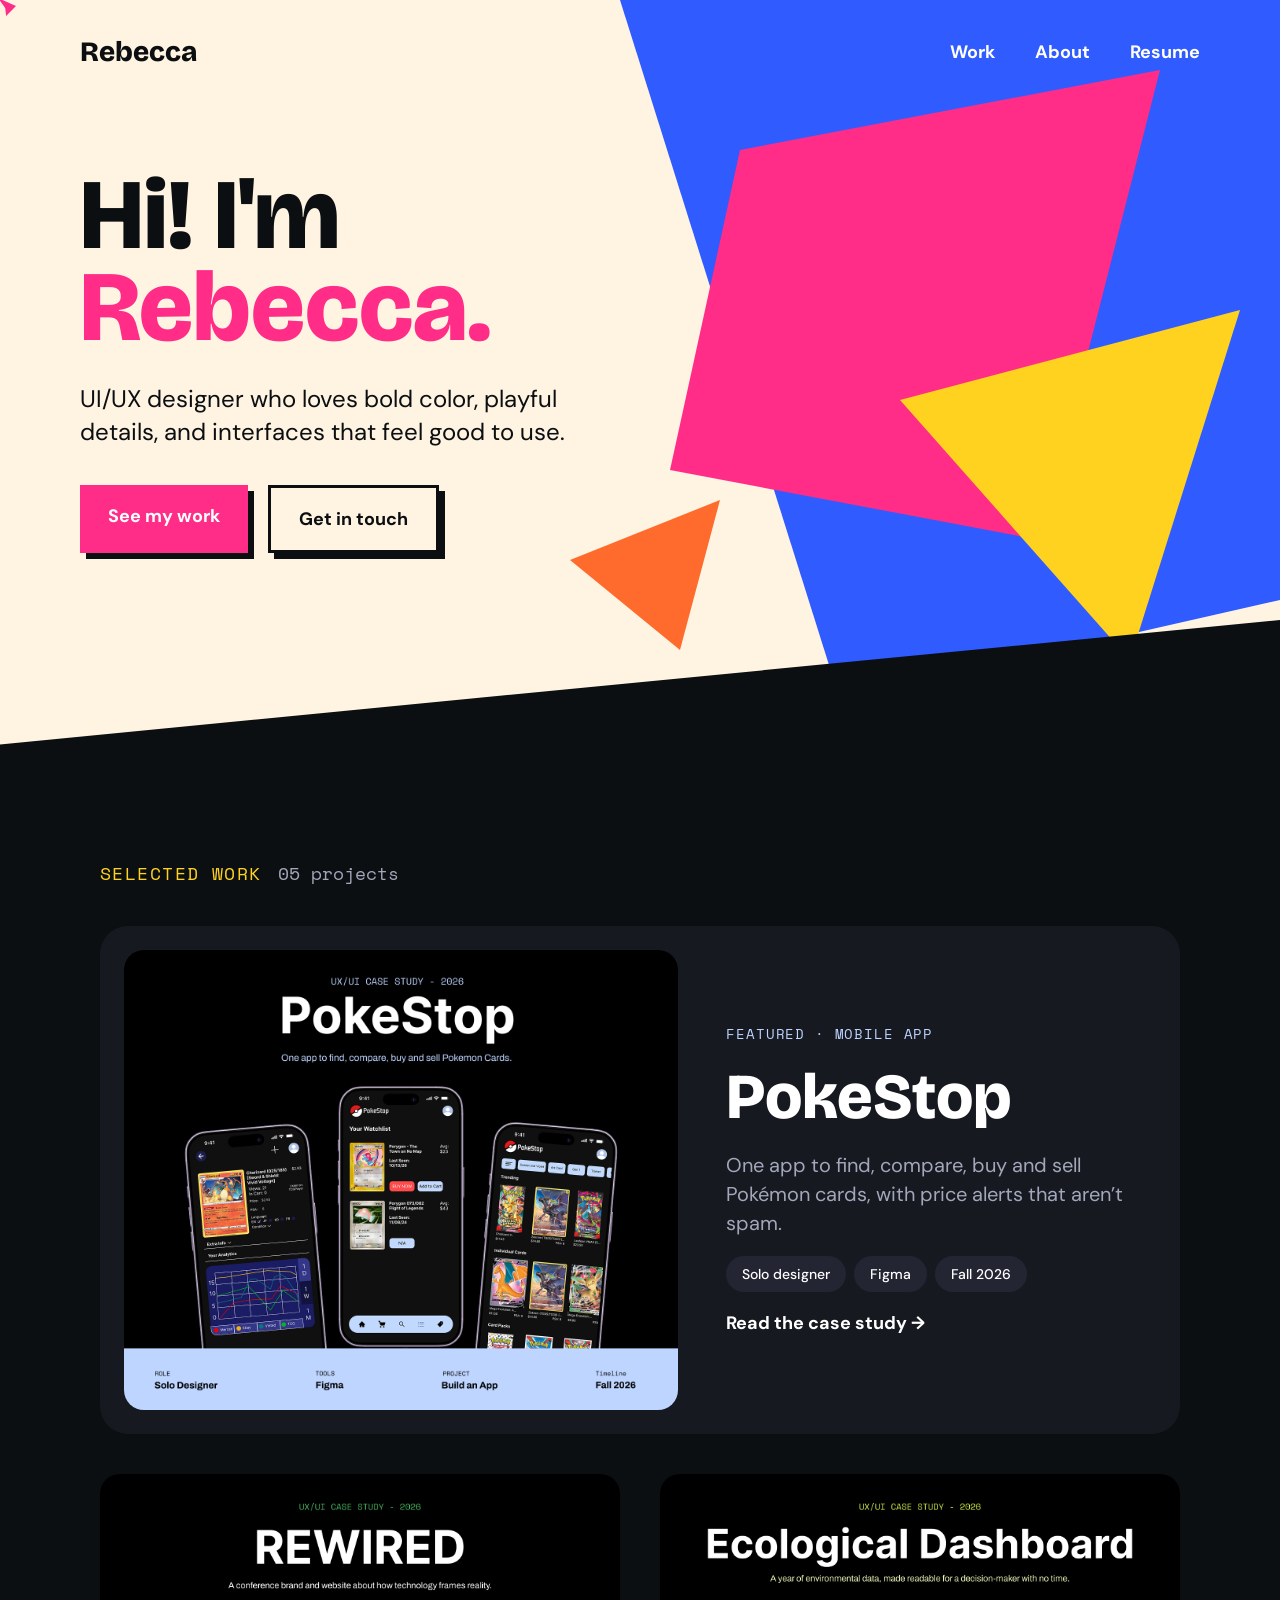
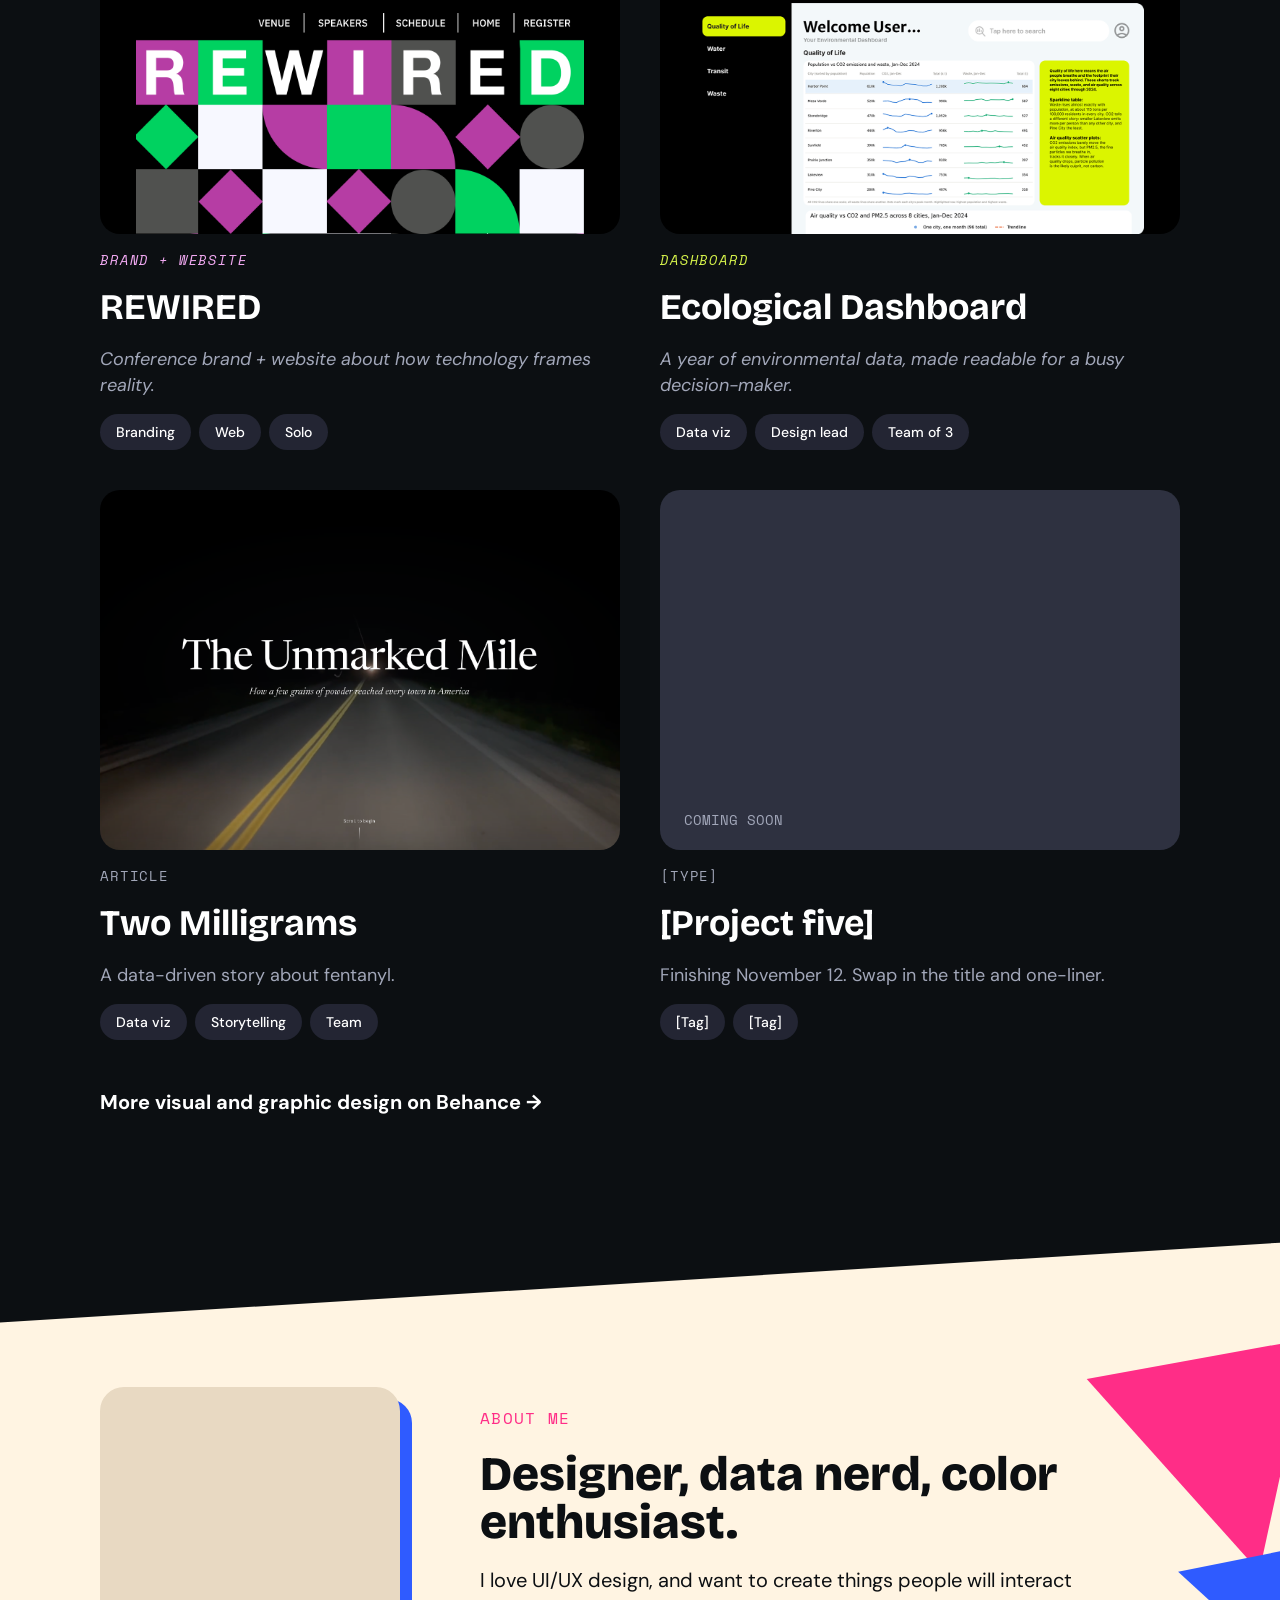
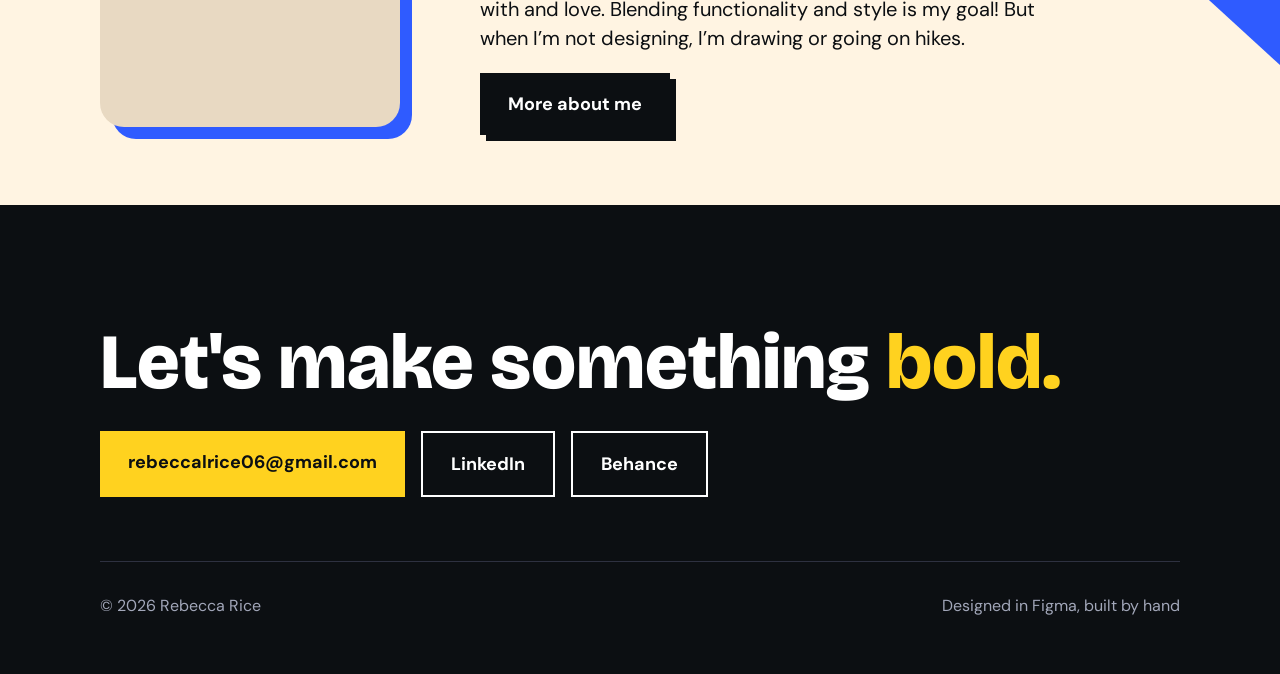
==== index.html @ 3bd58377 "Initial portfolio site: home, about, case study pages Co-Authored-By: Claude Sonnet 5.5 <noreply@ant" ====
<!doctype html>
<html lang="en">
<head>
  <meta charset="utf-8">
  <meta name="viewport" content="width=device-width, initial-scale=1">
  <title>Rebecca Rice | UX/UI Designer</title>
  <meta name="description" content="Rebecca Rice is an Interaction Design student at KU looking for UX/UI internships. Bold color, playful details, and interfaces that feel good to use.">
  <meta property="og:title" content="Rebecca Rice | UX/UI Designer">
  <meta property="og:description" content="Selected UX/UI, data viz and brand work from an Interaction Design student at KU.">
  <link rel="preconnect" href="https://fonts.googleapis.com">
  <link rel="preconnect" href="https://fonts.gstatic.com" crossorigin>
  <link href="https://fonts.googleapis.com/css2?family=Bricolage+Grotesque:opsz,wght@12..96,700;12..96,800&family=DM+Sans:ital,opsz,wght@0,9..40,400;0,9..40,500;0,9..40,700;1,9..40,400;1,9..40,500&family=Space+Mono:ital@0;1&display=swap" rel="stylesheet">
  <link rel="stylesheet" href="css/styles.css">
</head>
<body>
  <a class="skip-link" href="#work">Skip to work</a>

  <header class="hero">
    <img class="hero__shapes" src="assets/img/hero-shapes.svg" alt="">
    <nav class="nav" aria-label="Main">
      <a class="logo" href="index.html">Rebecca</a>
      <button class="nav__toggle" aria-label="Menu" aria-expanded="false"><span></span><span></span><span></span></button>
      <div class="nav__links">
        <a href="#work">Work</a>
        <a href="about.html">About</a>
        <a href="assets/Rebecca-Rice-Resume.pdf">Resume</a>
        <a href="#contact" class="nav__contact-mobile">Contact</a>
      </div>
    </nav>
    <div class="hero__inner">
      <h1>Hi! I'm <span>Rebecca.</span></h1>
      <p>UI/UX designer who loves bold color, playful details, and interfaces that feel good to use.</p>
      <div class="hero__buttons">
        <a class="btn" href="#work">See my work</a>
        <a class="btn btn--outline" href="#contact">Get in touch</a>
      </div>
    </div>
  </header>

  <main id="work" class="work">
    <div class="section-head"><strong>SELECTED WORK</strong><span>05 projects</span></div>

    <a class="featured reveal" href="work/pokestop.html" data-view>
      <div class="featured__thumb thumb"><img src="assets/img/thumb-pokestop.png" alt="PokeStop case study cover: three phone screens of a Pokémon card marketplace app"></div>
      <div class="featured__text">
        <p class="eyebrow" style="color: var(--ice)">Featured · Mobile app</p>
        <h2>PokeStop</h2>
        <p class="desc">One app to find, compare, buy and sell Pokémon cards, with price alerts that aren’t spam.</p>
        <ul class="tags"><li>Solo designer</li><li>Figma</li><li>Fall 2026</li></ul>
        <span class="link-strong">Read the case study →</span>
      </div>
    </a>

    <div class="grid">
      <a class="card card--rewired reveal" href="work/rewired.html" data-view>
        <div class="thumb"><img src="assets/img/thumb-rewired.png" alt="REWIRED conference brand and website cover"></div>
        <p class="eyebrow" style="color: var(--lilac); font-style: italic">Brand + website</p>
        <h3>REWIRED</h3>
        <p class="desc"><em>Conference brand + website about how technology frames reality.</em></p>
        <ul class="tags"><li>Branding</li><li>Web</li><li>Solo</li></ul>
      </a>
      <a class="card card--dash reveal" href="work/ecological-dashboard.html" data-view>
        <div class="thumb"><img src="assets/img/thumb-dashboard.png" alt="Ecological Dashboard cover showing a data table with trend lines"></div>
        <p class="eyebrow" style="color: var(--lime); font-style: italic">Dashboard</p>
        <h3>Ecological Dashboard</h3>
        <p class="desc"><em>A year of environmental data, made readable for a busy decision-maker.</em></p>
        <ul class="tags"><li>Data viz</li><li>Design lead</li><li>Team of 3</li></ul>
      </a>
    </div>

    <div class="grid">
      <a class="card card--two reveal" href="work/two-milligrams.html" data-view>
        <div class="thumb"><img src="assets/img/thumb-two-milligrams.png" alt="Two Milligrams article cover: a road at night with the title The Unmarked Mile"></div>
        <p class="eyebrow" style="color: var(--muted)">Article</p>
        <h3>Two Milligrams</h3>
        <p class="desc">A data-driven story about fentanyl.</p>
        <ul class="tags"><li>Data viz</li><li>Storytelling</li><li>Team</li></ul>
      </a>
      <div class="card card--soon reveal">
        <div class="thumb"><span>COMING SOON</span></div>
        <p class="eyebrow" style="color: var(--muted)">[Type]</p>
        <h3>[Project five]</h3>
        <p class="desc">Finishing November 12. Swap in the title and one-liner.</p>
        <ul class="tags"><li>[Tag]</li><li>[Tag]</li></ul>
      </div>
    </div>

    <a class="behance" href="https://www.behance.net/" rel="noopener">More visual and graphic design on Behance →</a>
  </main>

  <section class="about-strip" aria-labelledby="about-title">
    <img class="about-strip__shapes" src="assets/img/about-shapes.svg" alt="">
    <div class="about-strip__inner">
      <div class="photo"><!-- Swap in: <img src="assets/img/rebecca.jpg" alt="Rebecca Rice"> --></div>
      <div class="about-strip__text">
        <p class="eyebrow">About me</p>
        <h2 id="about-title">Designer, data nerd, color enthusiast.</h2>
        <p>I love UI/UX design, and want to create things people will interact with and love. Blending functionality and style is my goal! But when I’m not designing, I’m drawing or going on hikes.</p>
        <a class="btn btn--dark" href="about.html">More about me</a>
      </div>
    </div>
  </section>

  <footer class="footer" id="contact">
    <div class="footer__inner">
      <h2>Let's make something <span>bold.</span></h2>
      <div class="footer__links">
        <a class="btn btn--yellow" href="mailto:rebeccalrice06@gmail.com">rebeccalrice06@gmail.com</a>
        <a class="btn btn--ghost" href="https://www.linkedin.com/" rel="noopener">LinkedIn</a>
        <a class="btn btn--ghost" href="https://www.behance.net/" rel="noopener">Behance</a>
      </div>
      <hr>
      <div class="footer__bottom"><span>© 2026 Rebecca Rice</span><span>Designed in Figma, built by hand</span></div>
    </div>
  </footer>

  <script src="js/main.js"></script>
</body>
</html>
---- css/styles.css ----
/* ==========================================================
   Rebecca Rice portfolio: shared styles
   Tokens come straight from the Figma file (Site – Base Design)
   ========================================================== */

:root {
  /* Colors */
  --ink: #0c0f12;
  --cream: #fff4e2;
  --pink: #ff2d87;
  --blue: #2f5bff;
  --yellow: #ffd21f;
  --card: #171921;
  --chip: #232533;
  --muted: #a2a7b9;
  --line: #2e3140;
  --tan: #e8d9c2;
  --green: #4ab85e;
  --lilac: #f0a8f0;
  --lime: #d4f04a;
  --ice: #bed5ff;

  /* Type */
  --font-display: "Bricolage Grotesque", system-ui, sans-serif;
  --font-body: "DM Sans", system-ui, sans-serif;
  --font-mono: "Space Mono", ui-monospace, monospace;

  /* Layout */
  --gutter: 100px;
  --max: 1440px;
}

*, *::before, *::after { box-sizing: border-box; }

html { scroll-behavior: smooth; }

body {
  margin: 0;
  background: var(--ink);
  color: #fff;
  font-family: var(--font-body);
  font-size: 18px;
  line-height: 1.45;
  -webkit-font-smoothing: antialiased;
}

img { display: block; max-width: 100%; }
a { color: inherit; text-decoration: none; }

:focus-visible { outline: 3px solid var(--pink); outline-offset: 4px; }

.skip-link {
  position: absolute; left: 16px; top: -60px;
  background: var(--yellow); color: var(--ink);
  padding: 10px 16px; font-weight: 700; z-index: 100;
}
.skip-link:focus { top: 16px; }

/* ---------- Nav ---------- */
.nav {
  position: absolute; top: 0; left: 0; right: 0; z-index: 10;
  display: flex; justify-content: space-between; align-items: center;
  max-width: var(--max); margin: 0 auto;
  padding: 32px 80px;
}
.nav--solid { position: relative; }
.logo {
  font-family: var(--font-display); font-weight: 800; font-size: 28px;
  color: var(--ink);
}
.nav--solid .logo, .nav--dark .logo { color: #fff; }
.nav__links { display: flex; gap: 40px; font-weight: 700; }
.nav__links a { position: relative; padding: 4px 0; }
.nav__links a::after {
  content: ""; position: absolute; left: 0; bottom: 0; height: 3px; width: 100%;
  background: var(--pink); transform: scaleX(0); transform-origin: left;
  transition: transform .25s ease;
}
.nav__links a:hover::after,
.nav__links a[aria-current="page"]::after { transform: scaleX(1); }
.nav__contact-mobile { display: none; }
.hero .nav__links { color: #fff; }
.nav__toggle { display: none; background: none; border: 0; padding: 8px; cursor: pointer; }
.nav__toggle span { display: block; width: 28px; height: 3px; background: var(--ink); margin: 5px 0; }

/* ---------- Buttons ---------- */
.btn {
  display: inline-block; padding: 18px 28px; font-weight: 700; font-size: 18px;
  background: var(--pink); color: #fff;
  box-shadow: 6px 6px 0 var(--ink);
  transition: transform .15s ease, box-shadow .15s ease;
}
.btn:hover { transform: translate(3px, 3px); box-shadow: 3px 3px 0 var(--ink); }
.btn--outline { background: var(--cream); color: var(--ink); border: 3px solid var(--ink); }
.btn--dark { background: var(--ink); color: #fff; }
.btn--yellow { background: var(--yellow); color: var(--ink); }
.btn--ghost { background: var(--ink); color: #fff; border: 2px solid #fff; box-shadow: none; }
.btn--ghost:hover { background: #fff; color: var(--ink); transform: none; box-shadow: none; }

/* ---------- Hero ---------- */
.hero {
  position: relative; background: var(--cream); overflow: hidden;
  min-height: 820px;
}
.hero__shapes { position: absolute; inset: 0; width: 100%; height: 100%; object-fit: cover; object-position: right bottom; }
.hero__inner { position: relative; max-width: var(--max); margin: 0 auto; padding: 170px 80px 0; }
.hero h1 {
  font-family: var(--font-display); font-weight: 800; font-size: clamp(64px, 7.8vw, 112px);
  line-height: .92; margin: 0 0 28px; color: var(--ink); max-width: 660px;
}
.hero h1 span { color: var(--pink); display: block; }
.hero p { font-size: 24px; line-height: 1.4; color: var(--ink); max-width: 540px; margin: 0 0 36px; }
.hero__buttons { display: flex; gap: 20px; flex-wrap: wrap; }

/* ---------- Selected work ---------- */
.work { padding: 40px var(--gutter) 120px; max-width: var(--max); margin: 0 auto; }
.section-head {
  display: flex; gap: 16px; align-items: center; margin-bottom: 40px;
  font-family: var(--font-mono); font-size: 18px;
}
.section-head strong { color: var(--yellow); letter-spacing: .08em; font-weight: 400; }
.section-head span { color: var(--muted); }

.featured {
  display: flex; gap: 48px; align-items: center;
  background: var(--card); border-radius: 28px; padding: 24px 48px 24px 24px;
  margin-bottom: 40px;
}
.featured__thumb { flex: 0 0 700px; max-width: 55%; height: 460px; border-radius: 20px; overflow: hidden; }
.featured__text { display: flex; flex-direction: column; gap: 18px; align-items: flex-start; }
.featured h2 { font-family: var(--font-display); font-weight: 800; font-size: 64px; line-height: 1.1; margin: 0; }
.featured p.desc { color: var(--muted); font-size: 20px; margin: 0; max-width: 420px; }
.eyebrow { font-family: var(--font-mono); font-size: 14px; letter-spacing: .06em; text-transform: uppercase; margin: 0; }
.link-strong { font-weight: 700; }

.thumb { border-radius: 20px; overflow: hidden; }
.thumb img { width: 100%; height: 100%; object-fit: cover; object-position: top; transition: transform .5s ease; }
.card:hover .thumb img, .featured:hover .thumb img { transform: scale(1.03); }

.grid { display: grid; grid-template-columns: 1fr 1fr; gap: 40px; align-items: start; margin-bottom: 40px; }
.card { display: flex; flex-direction: column; gap: 16px; }
.card .thumb { height: 360px; transition: box-shadow .25s ease, transform .25s ease; }
.card:hover .thumb { transform: translate(-4px, -4px); }
.card--rewired:hover .thumb { box-shadow: 12px 12px 0 var(--green); }
.card--dash:hover .thumb { box-shadow: 12px 12px 0 var(--lime); }
.card--two:hover .thumb { box-shadow: 12px 12px 0 var(--yellow); }
.card h3 { font-family: var(--font-display); font-weight: 700; font-size: 36px; line-height: 1.2; margin: 0; }
.card p.desc { color: var(--muted); margin: 0; max-width: 560px; }
.card--soon .thumb { background: #2e3140; position: relative; }
.card--soon .thumb span { position: absolute; left: 24px; bottom: 20px; font-family: var(--font-mono); font-size: 14px; color: var(--muted); }

.tags { display: flex; gap: 8px; flex-wrap: wrap; list-style: none; margin: 0; padding: 0; }
.tags li { background: var(--chip); padding: 8px 16px; border-radius: 20px; font-size: 14px; font-weight: 500; }
.behance { display: inline-block; margin-top: 8px; font-weight: 700; font-size: 20px; }
.behance:hover, .link-strong:hover { color: var(--yellow); }

/* ---------- About strip (home) ---------- */
.about-strip { position: relative; min-height: 560px; overflow: hidden; background: var(--ink); }
.about-strip__shapes { position: absolute; inset: 0; width: 100%; height: 100%; object-fit: cover; }
.about-strip__inner {
  position: relative; max-width: var(--max); margin: 0 auto; padding: 150px var(--gutter) 70px;
  display: flex; gap: 80px; align-items: flex-start; color: var(--ink);
}
.photo {
  flex: 0 0 300px; height: 340px; border-radius: 24px; background: var(--tan);
  box-shadow: 12px 12px 0 var(--blue); overflow: hidden;
}
.photo img { width: 100%; height: 100%; object-fit: cover; }
.about-strip__text { display: flex; flex-direction: column; gap: 20px; align-items: flex-start; max-width: 620px; padding-top: 20px; }
.about-strip .eyebrow { color: var(--pink); font-size: 16px; letter-spacing: .08em; }
.about-strip h2 { font-family: var(--font-display); font-weight: 800; font-size: 48px; line-height: 1; margin: 0; }
.about-strip p { font-size: 20px; margin: 0; max-width: 600px; }

/* ---------- About page ---------- */
.nav--cream { background: var(--cream); }
.nav--cream .logo { color: var(--ink); }
.nav--cream .nav__links { color: var(--ink); }
.nav--cream .nav__links a::after { background: var(--pink); }
.nav--cream .nav__links a[aria-current="page"] { color: var(--pink); }
.about-hero { position: relative; background: var(--cream); overflow: hidden; min-height: 760px; color: var(--ink); }
.about-hero__shapes { position: absolute; inset: 0; width: 100%; height: 100%; object-fit: cover; object-position: right bottom; }
.about-hero__inner {
  position: relative; max-width: var(--max); margin: 0 auto; padding: 60px 80px 160px;
  display: flex; justify-content: space-between; gap: 48px; align-items: flex-start;
}
.about-hero__text { max-width: 760px; display: flex; flex-direction: column; gap: 24px; }
.about-hero .eyebrow { color: var(--pink); font-size: 16px; letter-spacing: .08em; }
.about-hero h1 { font-family: var(--font-display); font-weight: 800; font-size: clamp(52px, 6.1vw, 88px); line-height: .92; margin: 0; }
.about-hero h1 span { color: var(--pink); }
.about-hero p { font-size: 22px; max-width: 700px; margin: 0; }
.photo--tilt {
  flex: 0 0 420px; height: 480px; border-radius: 28px; background: var(--tan);
  box-shadow: 14px 14px 0 var(--pink); transform: rotate(3deg); margin-top: 0; margin-right: 24px;
}
.what { max-width: var(--max); margin: 0 auto; padding: 80px var(--gutter) 100px; display: flex; flex-direction: column; gap: 40px; }
.label { font-family: var(--font-mono); font-size: 18px; letter-spacing: .08em; color: var(--yellow); margin: 0 0 20px; font-weight: 400; text-transform: uppercase; }
.what__cards { display: grid; grid-template-columns: repeat(3, 1fr); gap: 20px; }
.what__card { background: var(--card); border-radius: 24px; padding: 36px 36px 40px; display: flex; flex-direction: column; gap: 14px; }
.what__card h3 { font-family: var(--font-display); font-weight: 700; font-size: 32px; margin: 0; line-height: 1.2; }
.what__card p { color: var(--muted); margin: 0; }
.diamond { width: 36px; height: 36px; transform: rotate(45deg); margin: 7px; background: var(--pink); }
.diamond--lime { background: var(--lime); }
.diamond--orchid { background: #b04499; }
.chips { display: flex; gap: 10px; flex-wrap: wrap; list-style: none; margin: 0; padding: 0; }
.chips li { background: var(--chip); padding: 10px 18px; border-radius: 22px; font-size: 16px; font-weight: 500; }
.outside p { font-family: var(--font-display); font-weight: 700; font-size: 32px; line-height: 1.2; margin: 0; max-width: 900px; }

/* ---------- Footer ---------- */
.footer { background: var(--ink); }
.footer__inner { max-width: var(--max); margin: 0 auto; padding: 120px var(--gutter) 56px; }
.footer h2 { font-family: var(--font-display); font-weight: 800; font-size: clamp(48px, 6.1vw, 88px); line-height: .95; margin: 0 0 32px; max-width: 1000px; }
.footer h2 span { color: var(--yellow); }
.footer__links { display: flex; gap: 16px; flex-wrap: wrap; margin-bottom: 64px; }
.footer hr { border: 0; height: 1px; background: var(--line); margin: 0 0 32px; }
.footer__bottom { display: flex; justify-content: space-between; gap: 16px; flex-wrap: wrap; color: var(--muted); font-size: 16px; }

/* ---------- Reveal on scroll ---------- */
.reveal { opacity: 0; transform: translateY(24px); transition: opacity .6s ease, transform .6s ease; }
.reveal.is-visible { opacity: 1; transform: none; }

/* ---------- Custom cursor (desktop with mouse only) ---------- */
.cursor { display: none; }
@media (hover: hover) and (pointer: fine) {
  body.has-cursor, body.has-cursor a, body.has-cursor button { cursor: none; }
  body.has-cursor input, body.has-cursor textarea { cursor: text; }
  .cursor {
    display: block; position: fixed; left: 0; top: 0; z-index: 999; pointer-events: none;
    width: 18px; height: 18px; margin: -2px 0 0 -2px;
    background: var(--pink); clip-path: polygon(0 0, 100% 45%, 45% 100%, 40% 55%);
    transition: width .2s ease, height .2s ease;
  }
  .cursor span { display: none; }
  .cursor.is-view {
    width: 72px; height: 72px; margin: -36px 0 0 -36px;
    background: var(--pink); clip-path: polygon(50% 0, 100% 50%, 50% 100%, 0 50%);
    display: grid; place-items: center;
  }
  .cursor.is-view span {
    display: block; font-family: var(--font-mono); font-size: 12px; font-weight: 700; color: #fff;
  }
}

/* ---------- Responsive ---------- */
@media (max-width: 1100px) {
  :root { --gutter: 48px; }
  .featured { flex-direction: column; padding: 24px; align-items: stretch; }
  .featured__thumb { flex: none; max-width: 100%; height: 360px; }
  .about-strip__inner { gap: 48px; }
}
@media (max-width: 800px) {
  :root { --gutter: 24px; }
  body { font-size: 16px; }
  .nav { padding: 24px; }
  .nav__toggle { display: block; position: relative; z-index: 30; }
  .nav__links {
    position: fixed; inset: 0; z-index: 20; background: var(--ink);
    flex-direction: column; justify-content: center; gap: 12px; padding: 24px;
    transform: translateY(-100%); visibility: hidden; transition: transform .35s ease, visibility .35s;
  }
  .nav__links a { font-family: var(--font-display); font-weight: 800; font-size: 56px; color: #fff; }
  .nav__contact-mobile { display: block; }
  .nav.is-open .nav__links { transform: none; visibility: visible; }
  .nav.is-open .nav__toggle span { background: #fff; }
  .hero { min-height: 760px; }
  .hero__shapes { object-position: 80% 0; }
  .hero__inner { padding: 330px 24px 0; }
  .hero h1 { font-size: 72px; }
  .hero p { font-size: 18px; }
  .hero__buttons { flex-direction: column; }
  .hero__buttons .btn { text-align: center; }
  .work { padding-bottom: 72px; }
  .grid { grid-template-columns: 1fr; gap: 40px; }
  .featured h2 { font-size: 40px; }
  .featured__thumb, .card .thumb { height: 220px; }
  .card h3 { font-size: 28px; }
  .about-strip__inner { flex-direction: column; padding-top: 56px; gap: 32px; }
  .photo { flex: none; width: 200px; height: 230px; }
  .about-strip h2 { font-size: 36px; }
  .about-strip p { font-size: 17px; }
  .footer__inner { padding-top: 72px; }
  .footer__links .btn { width: 100%; text-align: center; }
}
@media (max-width: 1100px) {
  .about-hero__inner { flex-direction: column-reverse; padding-bottom: 120px; }
  .photo--tilt { flex: none; width: 320px; height: 370px; margin: 0 0 16px 8px; }
  .what__cards { grid-template-columns: 1fr; }
}
@media (max-width: 800px) {
  .nav--cream .nav__links a { color: #fff; }
  .about-hero__inner { padding: 24px 24px 100px; }
  .about-hero p { font-size: 18px; }
  .photo--tilt { width: 240px; height: 280px; }
  .outside p { font-size: 24px; }
}
@media (prefers-reduced-motion: reduce) {
  html { scroll-behavior: auto; }
  *, *::before, *::after { transition: none !important; animation: none !important; }
  .reveal { opacity: 1; transform: none; }
}

/* ---------- Case study pages ---------- */
.back { max-width: var(--max); margin: 0 auto; padding: 24px var(--gutter) 0; }
.back a { font-weight: 700; }
.back a:hover { color: var(--pink); }
.case { max-width: 1040px; margin: 0 auto; padding: 56px 24px 96px; }
.case__body { width: 100%; max-width: 747px; margin: 0 auto; }
.case__body img { width: 100%; height: auto; }
.next { max-width: var(--max); margin: 0 auto; padding: 0 var(--gutter) 96px; }
.next__card {
  position: relative; overflow: hidden; display: block; min-height: 300px; padding: 64px;
  background: var(--next-bg, #b04499); border-radius: 28px; transition: transform .25s ease;
}
.next__card::after {
  content: ""; position: absolute; right: 0; bottom: 0; width: 40%; height: 85%;
  background: var(--next-accent, #4ab85e); clip-path: polygon(100% 0, 100% 100%, 0 100%);
}
.next__card:hover { transform: translateY(-4px); }
.next__card h2 { position: relative; z-index: 1; font-family: var(--font-display); font-weight: 800; font-size: clamp(40px, 6vw, 88px); line-height: 1.05; margin: 0 0 16px; }
.next__card p { position: relative; z-index: 1; margin: 0; font-size: 20px; }
@media (max-width: 800px) { .next__card { padding: 32px; min-height: 220px; } .case { padding-top: 32px; } }
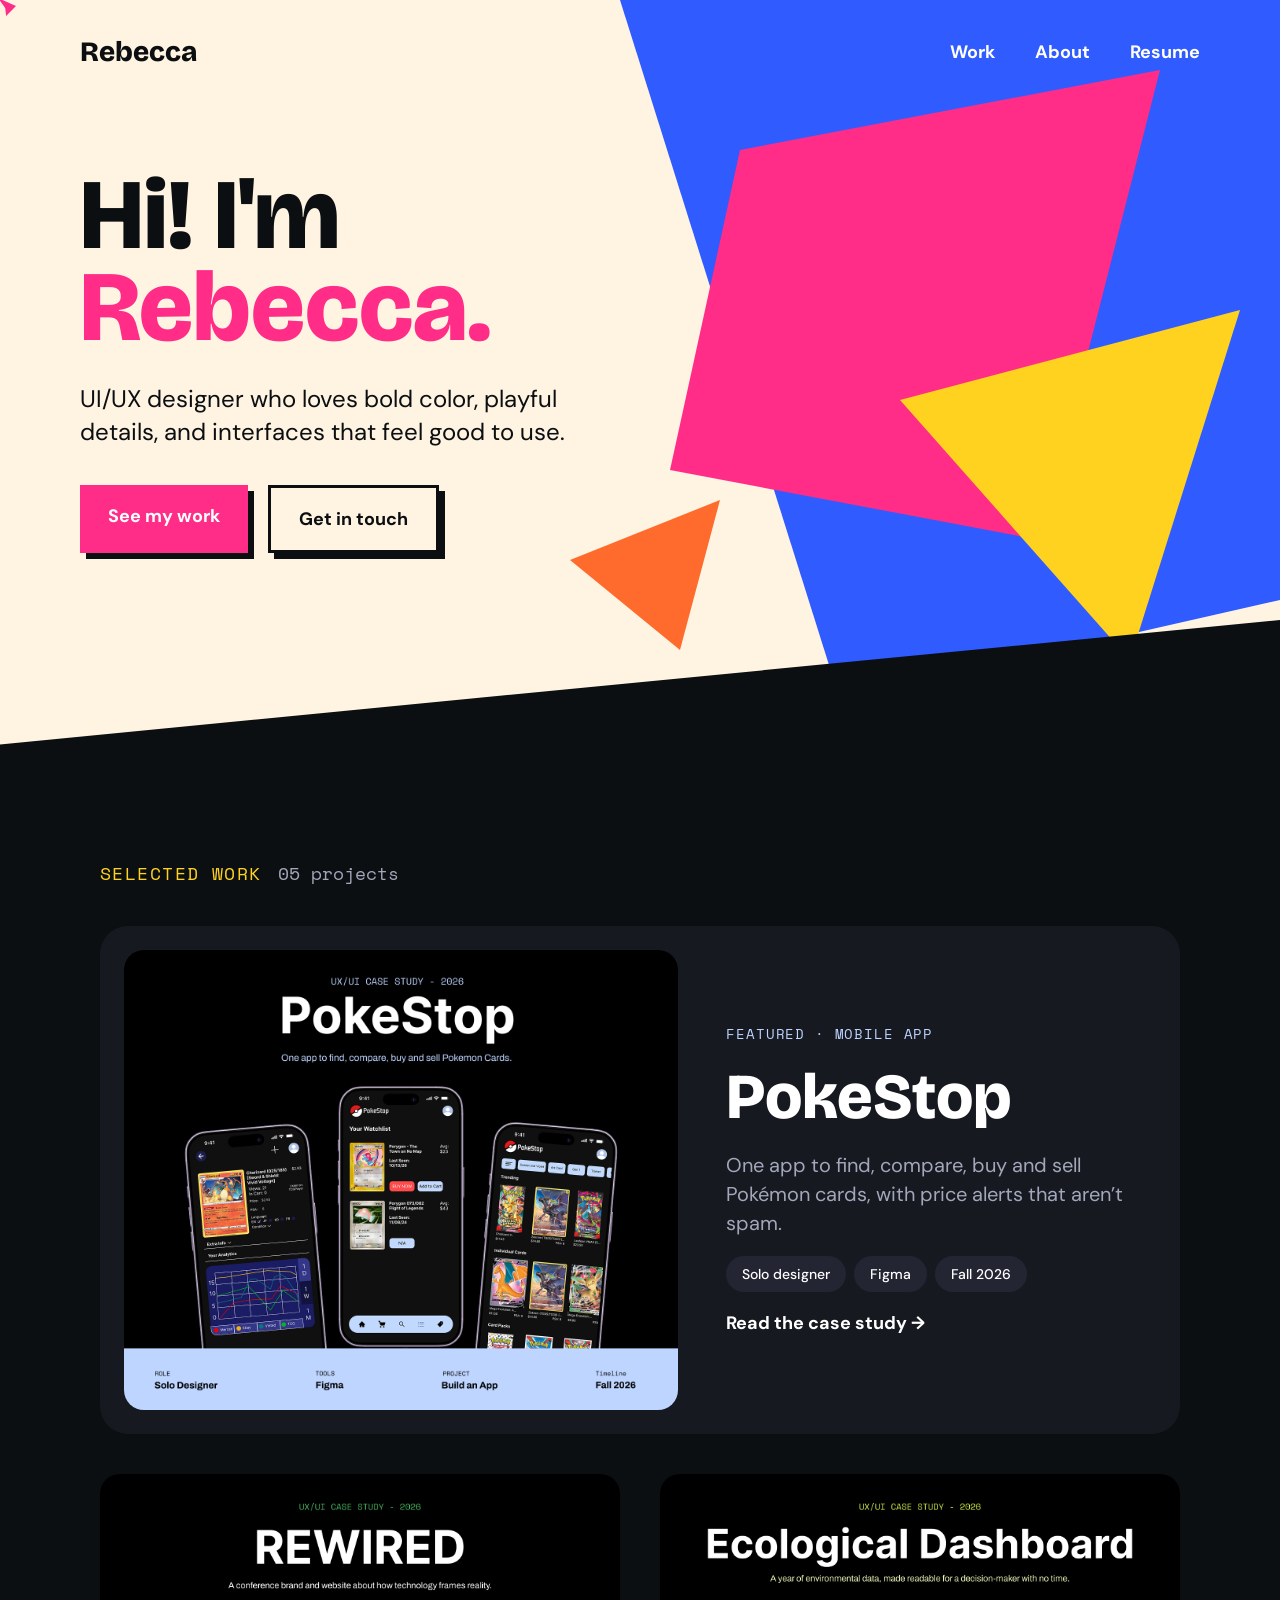
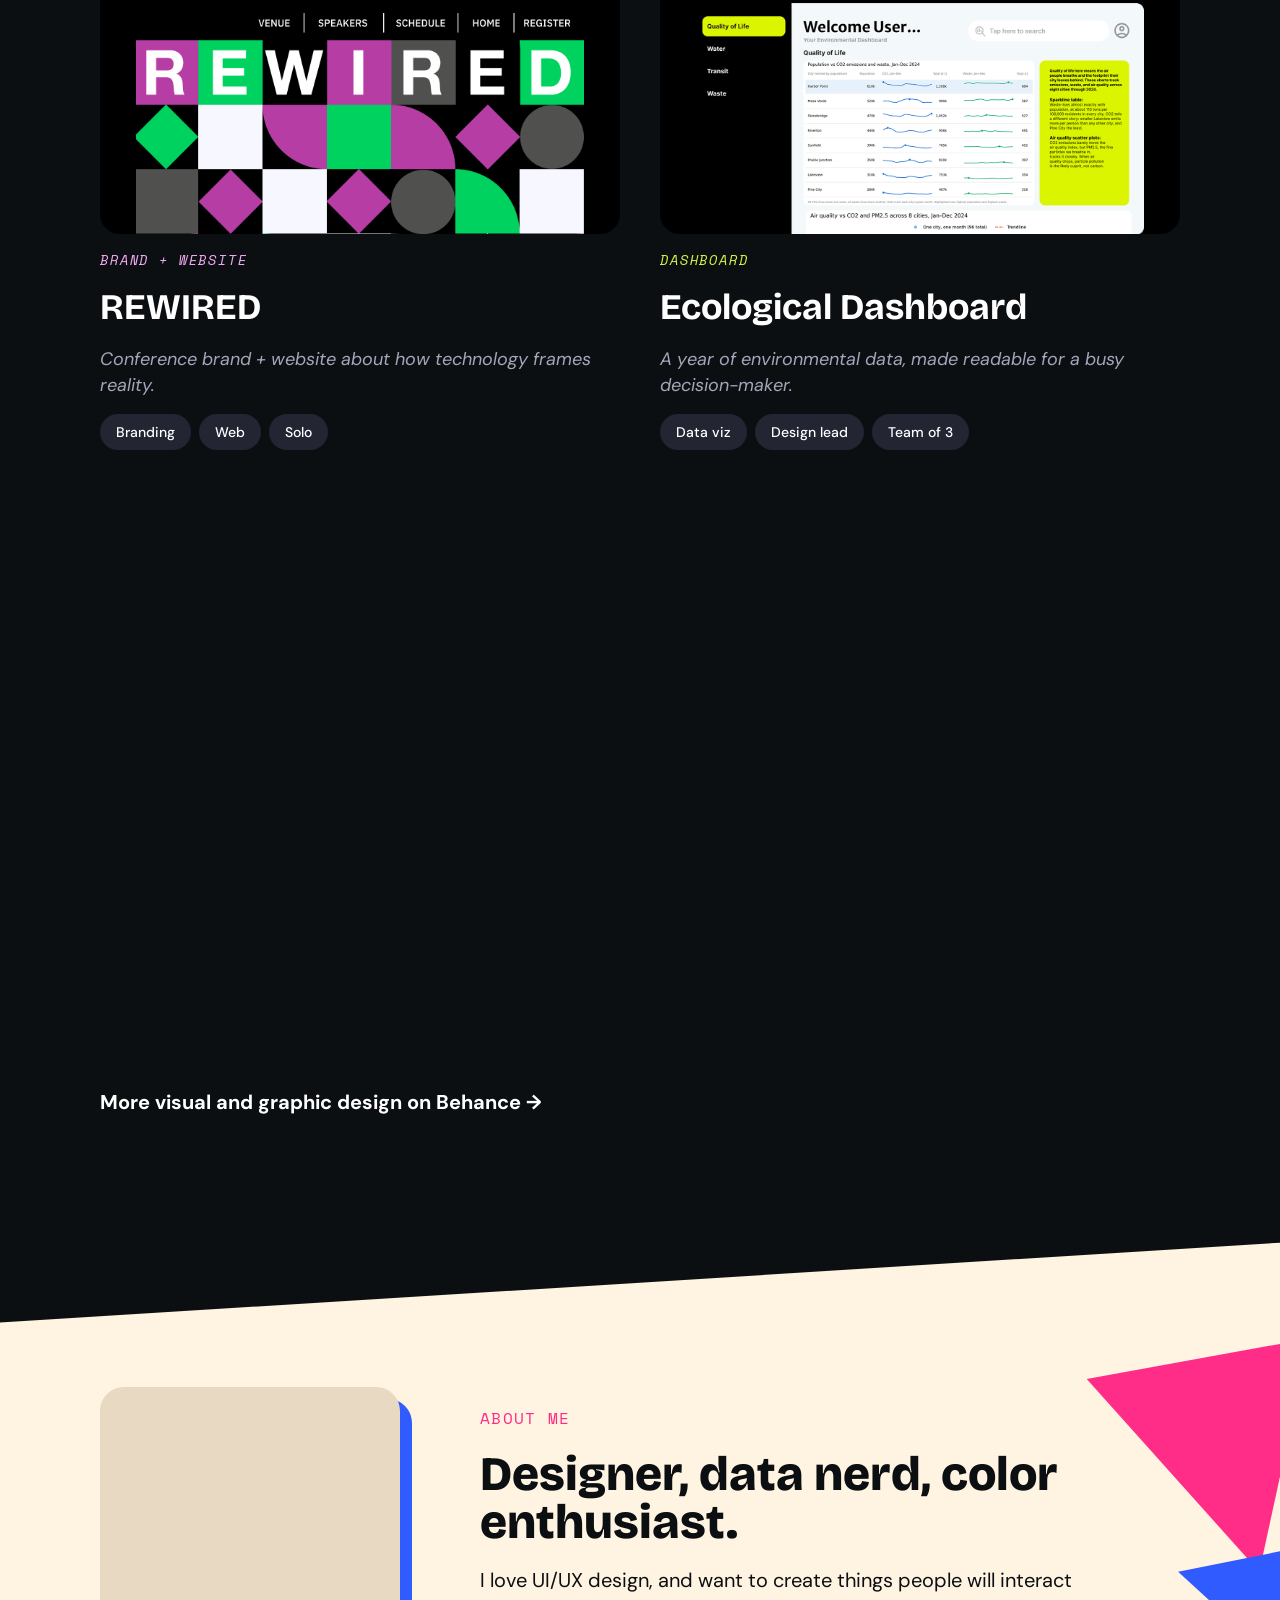
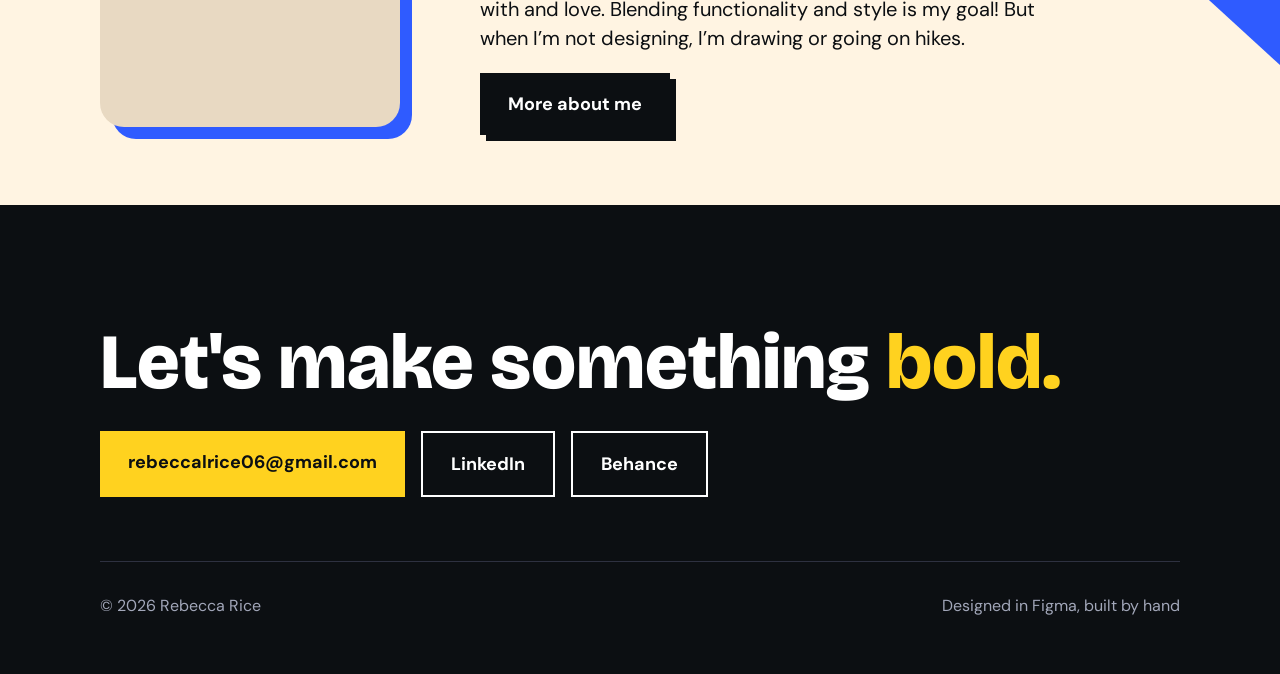
==== commit ee2c42d6: "Rebuild REWIRED case study as real HTML; Two Milligrams tag now says Team of 3 Co-Authored-By: Claud" ====
--- a/index.html
+++ b/index.html
@@ -16,7 +16,10 @@
   <a class="skip-link" href="#work">Skip to work</a>
 
   <header class="hero">
-    <img class="hero__shapes" src="assets/img/hero-shapes.svg" alt="">
+    <picture>
+      <source media="(max-width: 800px)" srcset="assets/img/hero-shapes-mobile.svg">
+      <img class="hero__shapes" src="assets/img/hero-shapes.svg" alt="">
+    </picture>
     <nav class="nav" aria-label="Main">
       <a class="logo" href="index.html">Rebecca</a>
       <button class="nav__toggle" aria-label="Menu" aria-expanded="false"><span></span><span></span><span></span></button>
@@ -69,12 +72,12 @@
     </div>
 
     <div class="grid">
-      <a class="card card--two reveal" href="work/two-milligrams.html" data-view>
+      <a class="card card--two reveal" href="work/two-milligrams/" data-view>
         <div class="thumb"><img src="assets/img/thumb-two-milligrams.png" alt="Two Milligrams article cover: a road at night with the title The Unmarked Mile"></div>
         <p class="eyebrow" style="color: var(--muted)">Article</p>
         <h3>Two Milligrams</h3>
         <p class="desc">A data-driven story about fentanyl.</p>
-        <ul class="tags"><li>Data viz</li><li>Storytelling</li><li>Team</li></ul>
+        <ul class="tags"><li>Data viz</li><li>Storytelling</li><li>Team of 3</li></ul>
       </a>
       <div class="card card--soon reveal">
         <div class="thumb"><span>COMING SOON</span></div>
@@ -85,7 +88,7 @@
       </div>
     </div>
 
-    <a class="behance" href="https://www.behance.net/" rel="noopener">More visual and graphic design on Behance →</a>
+    <a class="behance" href="https://www.behance.net/rebeccarice12" rel="noopener">More visual and graphic design on Behance →</a>
   </main>
 
   <section class="about-strip" aria-labelledby="about-title">
@@ -106,8 +109,8 @@
       <h2>Let's make something <span>bold.</span></h2>
       <div class="footer__links">
         <a class="btn btn--yellow" href="mailto:rebeccalrice06@gmail.com">rebeccalrice06@gmail.com</a>
-        <a class="btn btn--ghost" href="https://www.linkedin.com/" rel="noopener">LinkedIn</a>
-        <a class="btn btn--ghost" href="https://www.behance.net/" rel="noopener">Behance</a>
+        <a class="btn btn--ghost" href="https://www.linkedin.com/in/rebecca-rice-29888b340/" rel="noopener">LinkedIn</a>
+        <a class="btn btn--ghost" href="https://www.behance.net/rebeccarice12" rel="noopener">Behance</a>
       </div>
       <hr>
       <div class="footer__bottom"><span>© 2026 Rebecca Rice</span><span>Designed in Figma, built by hand</span></div>
--- a/css/styles.css
+++ b/css/styles.css
@@ -262,7 +262,7 @@
   .nav.is-open .nav__links { transform: none; visibility: visible; }
   .nav.is-open .nav__toggle span { background: #fff; }
   .hero { min-height: 760px; }
-  .hero__shapes { object-position: 80% 0; }
+  .hero__shapes { object-position: center top; }
   .hero__inner { padding: 330px 24px 0; }
   .hero h1 { font-size: 72px; }
   .hero p { font-size: 18px; }
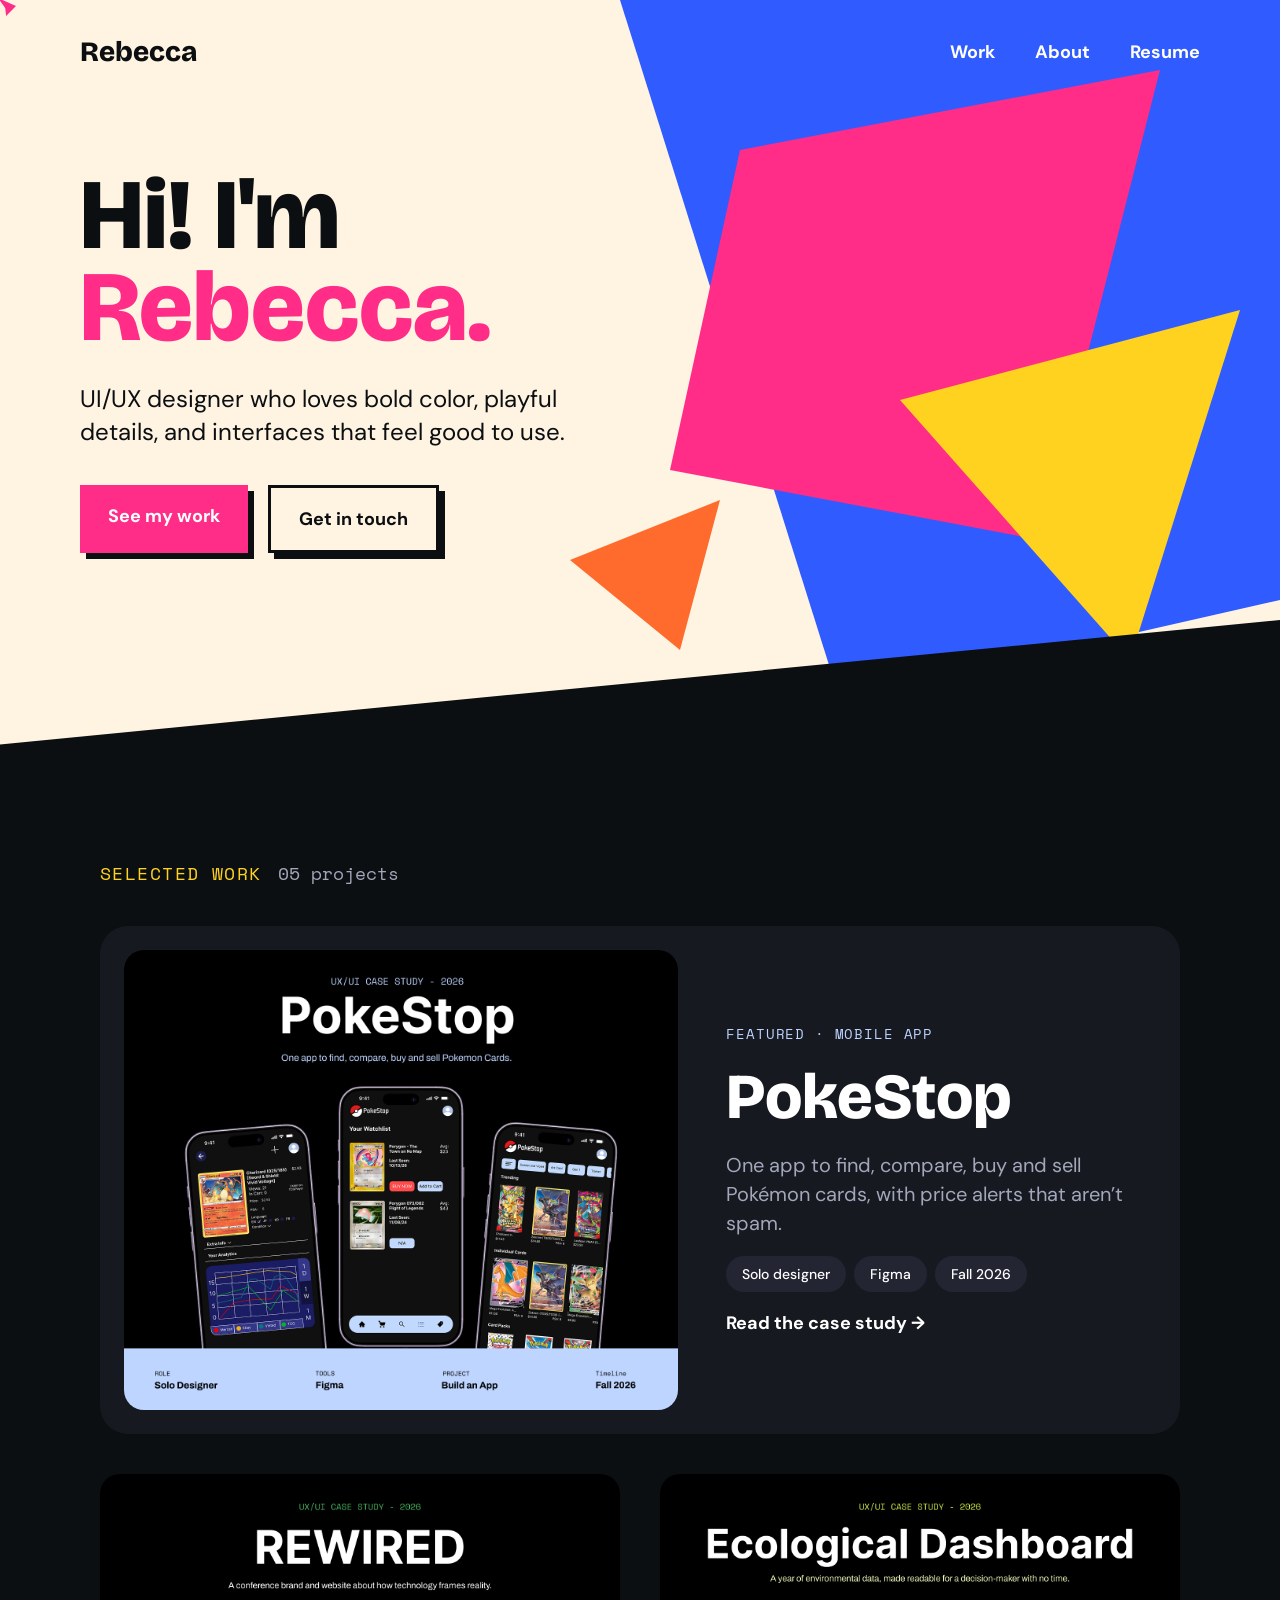
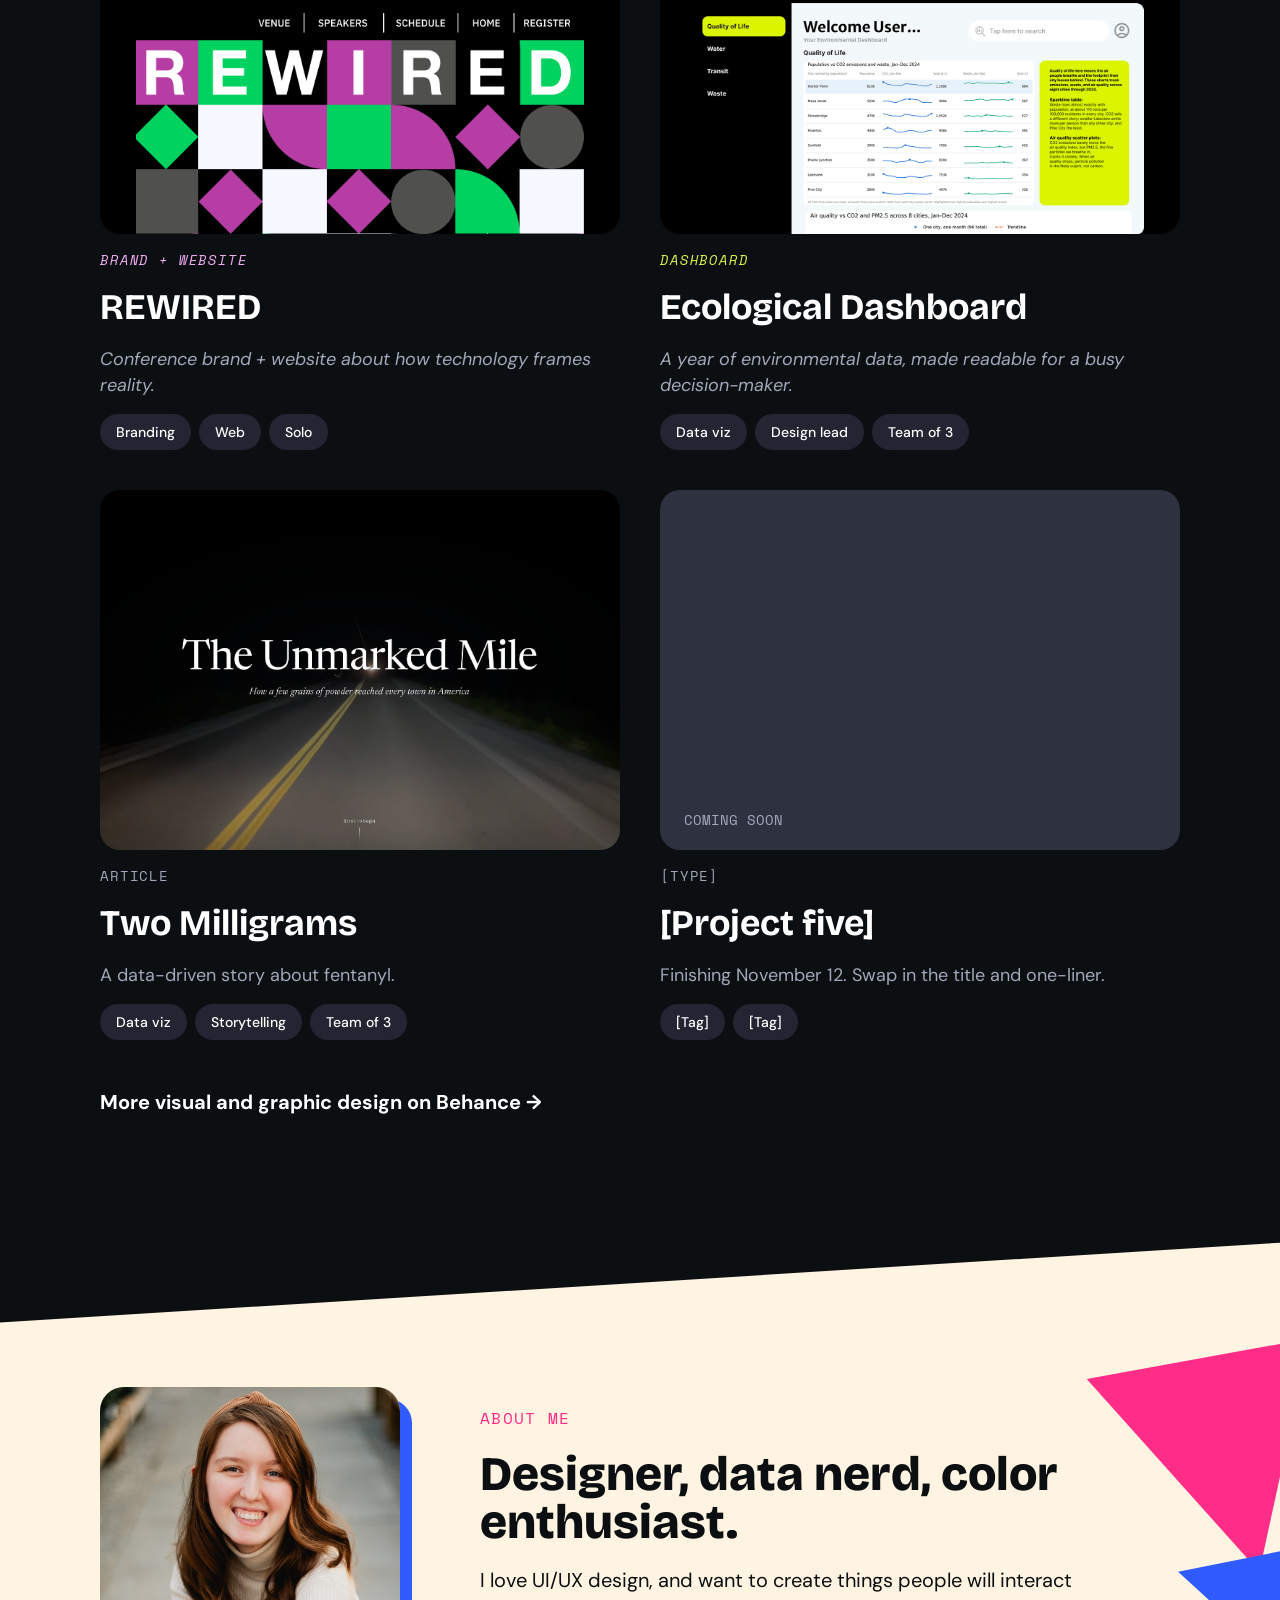
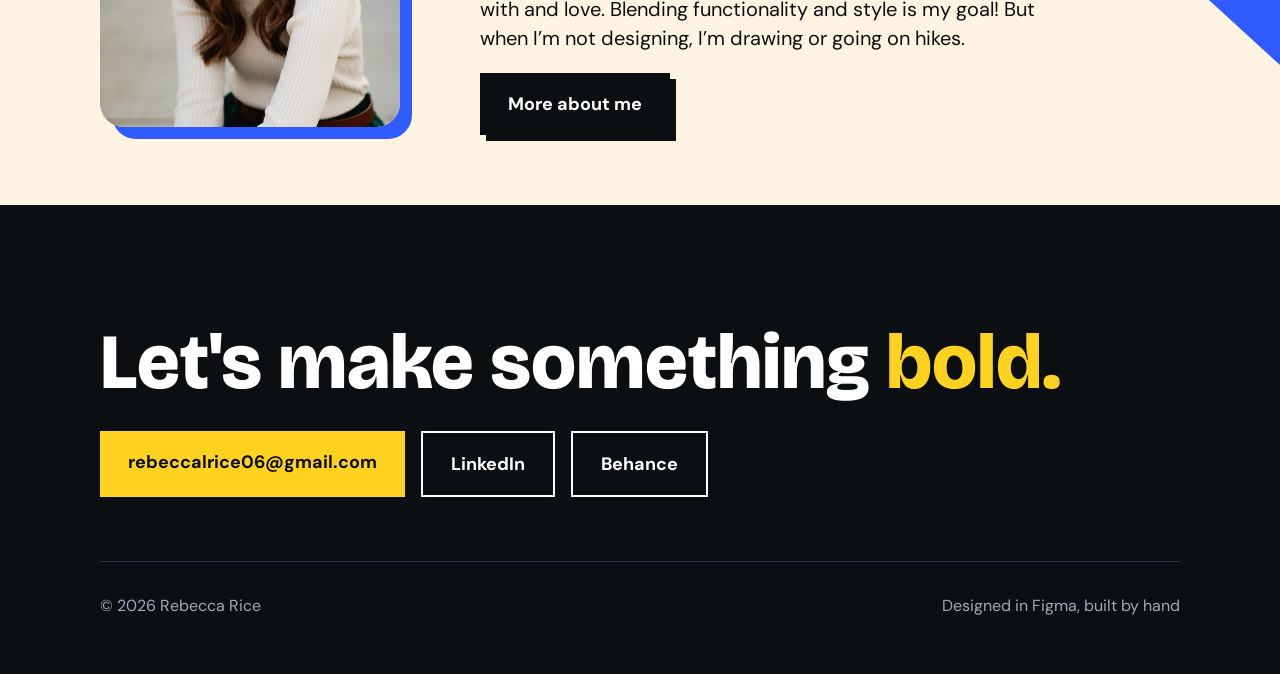
==== commit 2c32e115: "Add photos: cropped portrait on Home, field photo on About Co-Authored-By: Claude Sonnet 5.5 <norepl" ====
--- a/index.html
+++ b/index.html
@@ -94,7 +94,7 @@
   <section class="about-strip" aria-labelledby="about-title">
     <img class="about-strip__shapes" src="assets/img/about-shapes.svg" alt="">
     <div class="about-strip__inner">
-      <div class="photo"><!-- Swap in: <img src="assets/img/rebecca.jpg" alt="Rebecca Rice"> --></div>
+      <div class="photo"><img src="assets/img/rebecca-home.jpg" alt="Rebecca Rice smiling, wearing a cream turtleneck and a tan knotted headband" width="1137" height="1300" style="object-position: center 25%"></div>
       <div class="about-strip__text">
         <p class="eyebrow">About me</p>
         <h2 id="about-title">Designer, data nerd, color enthusiast.</h2>
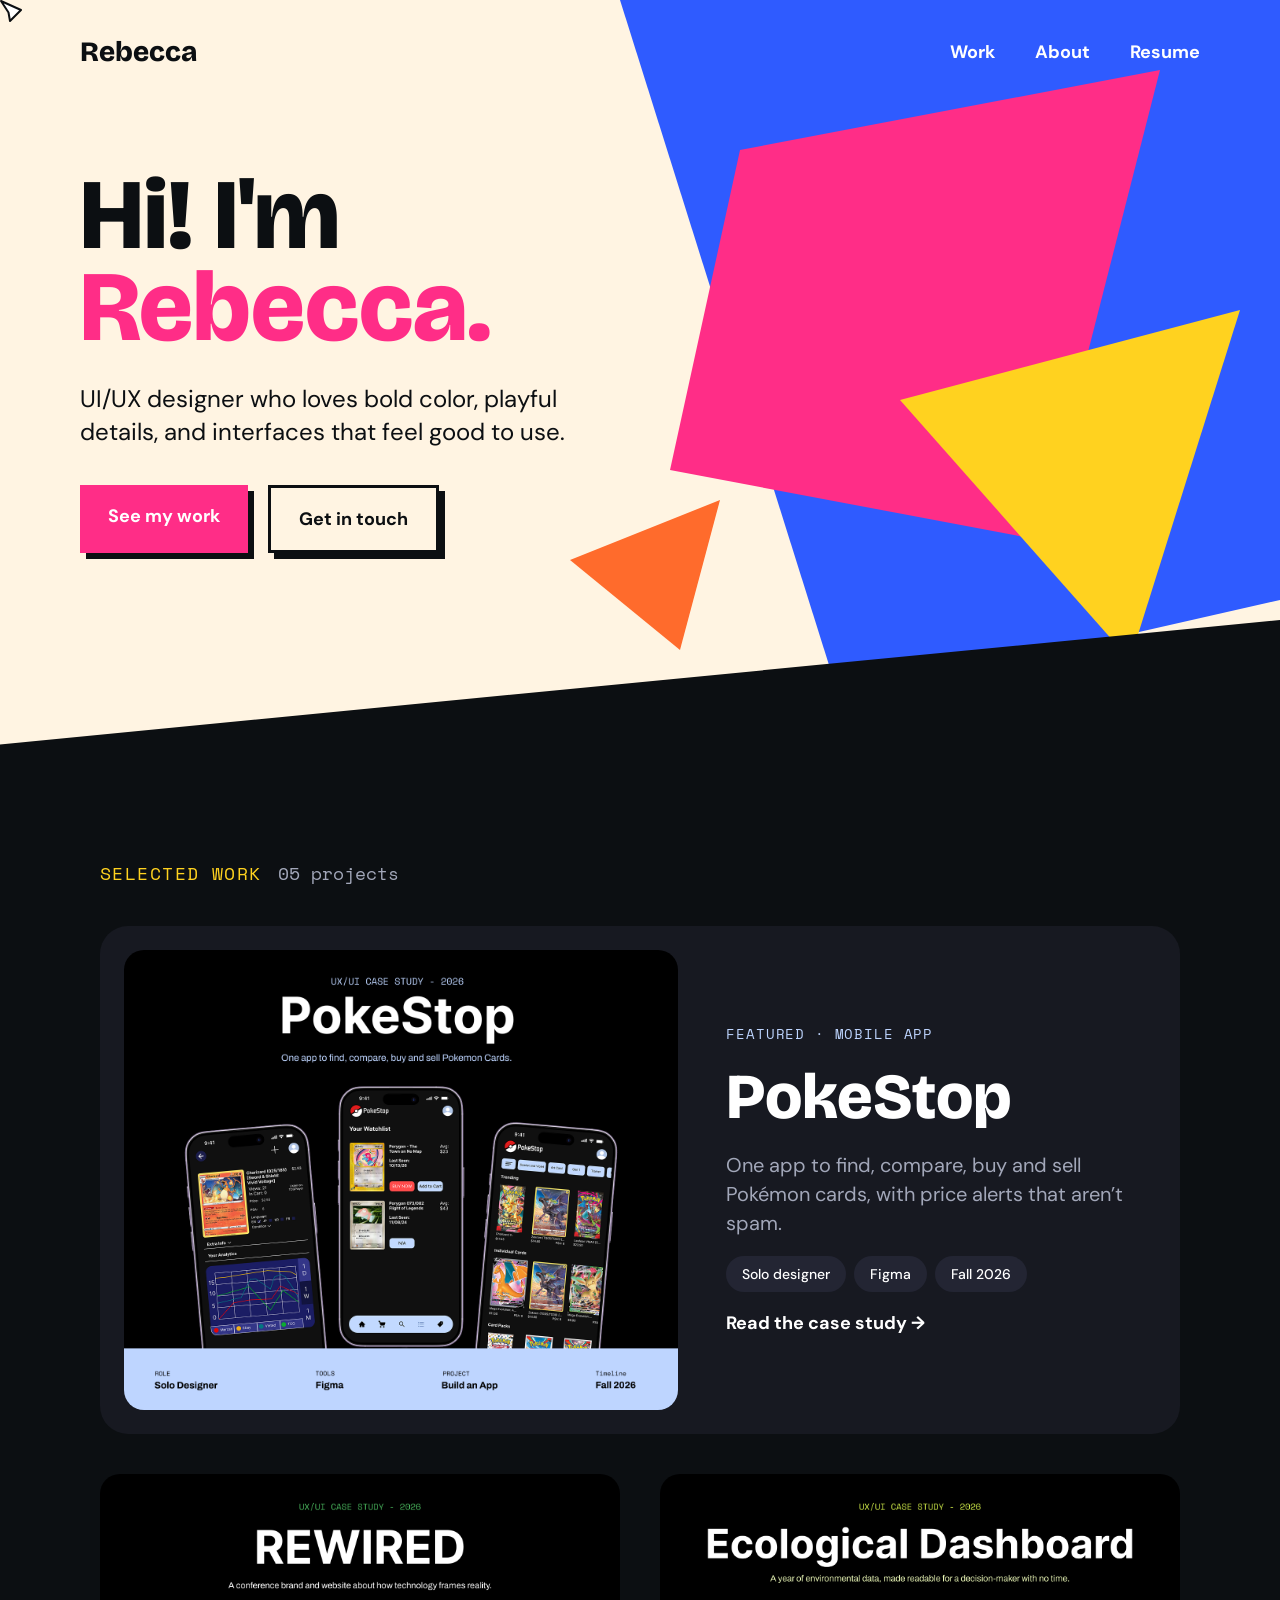
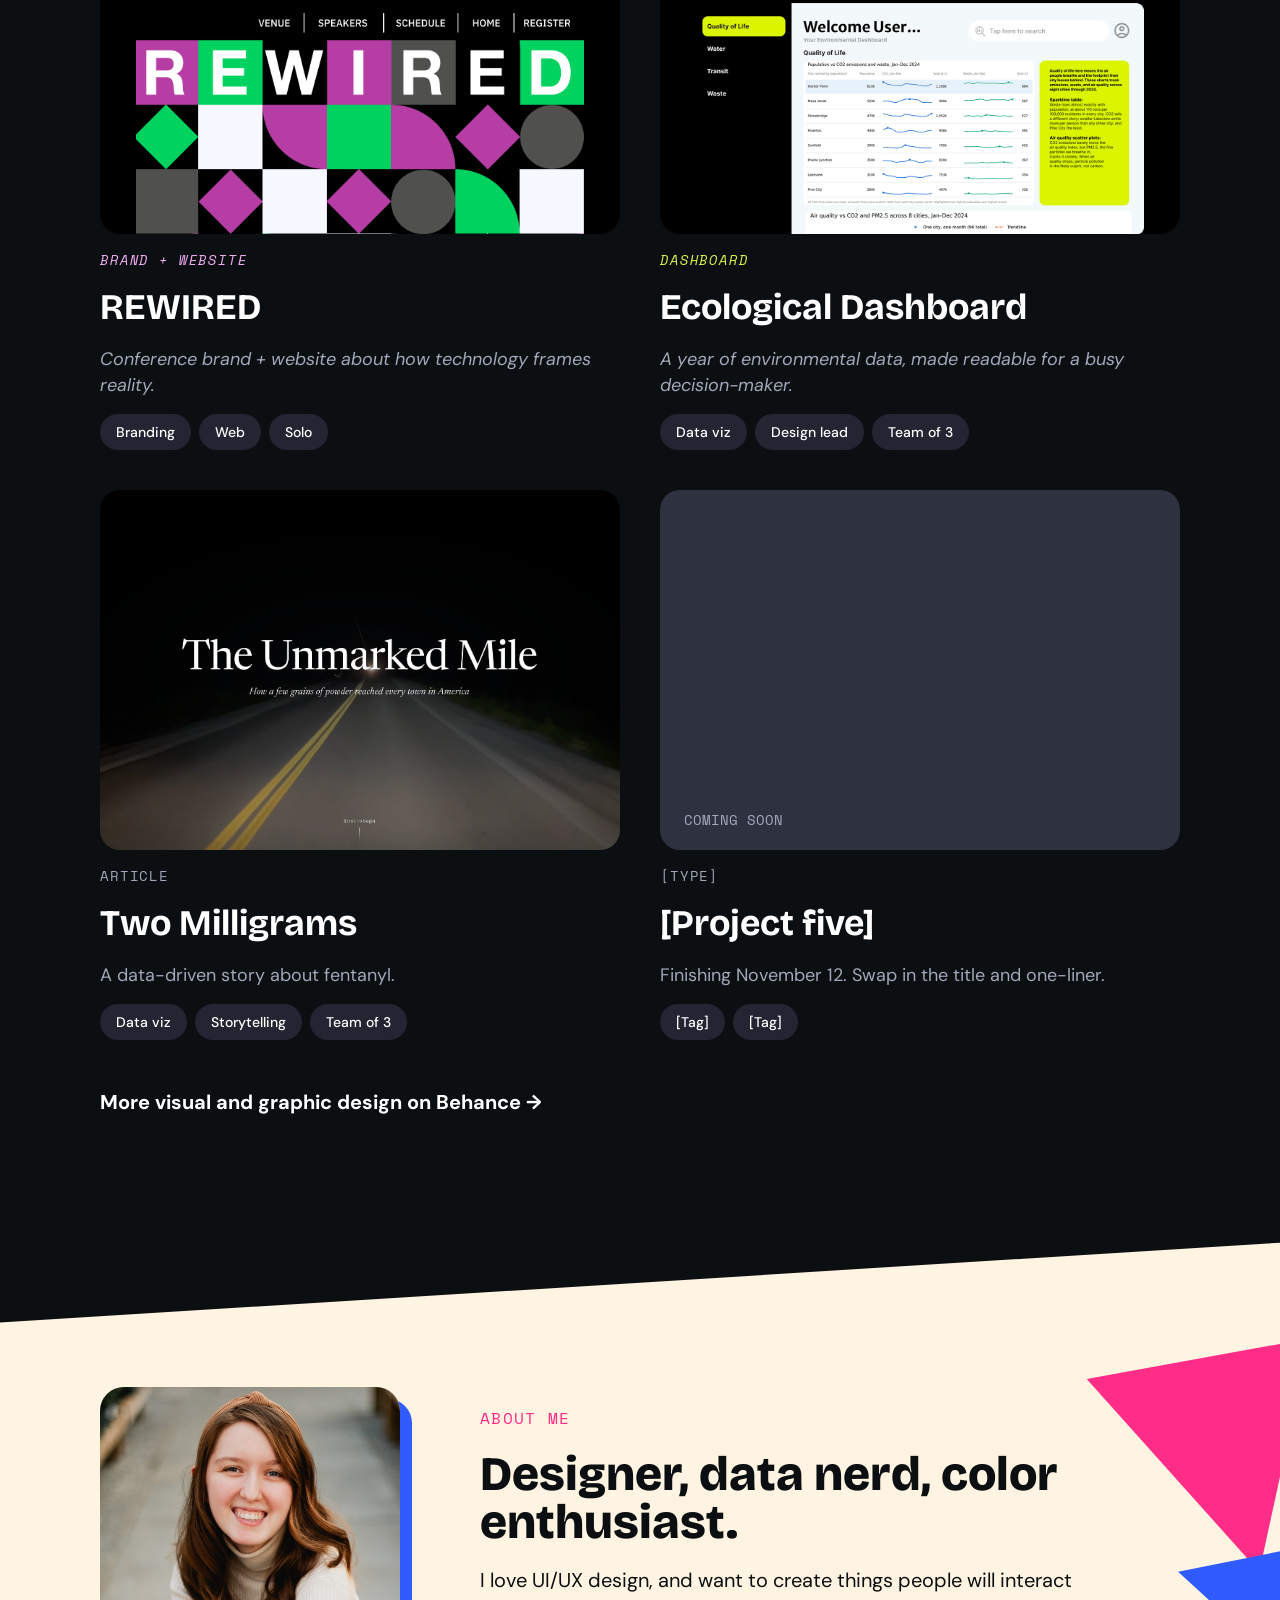
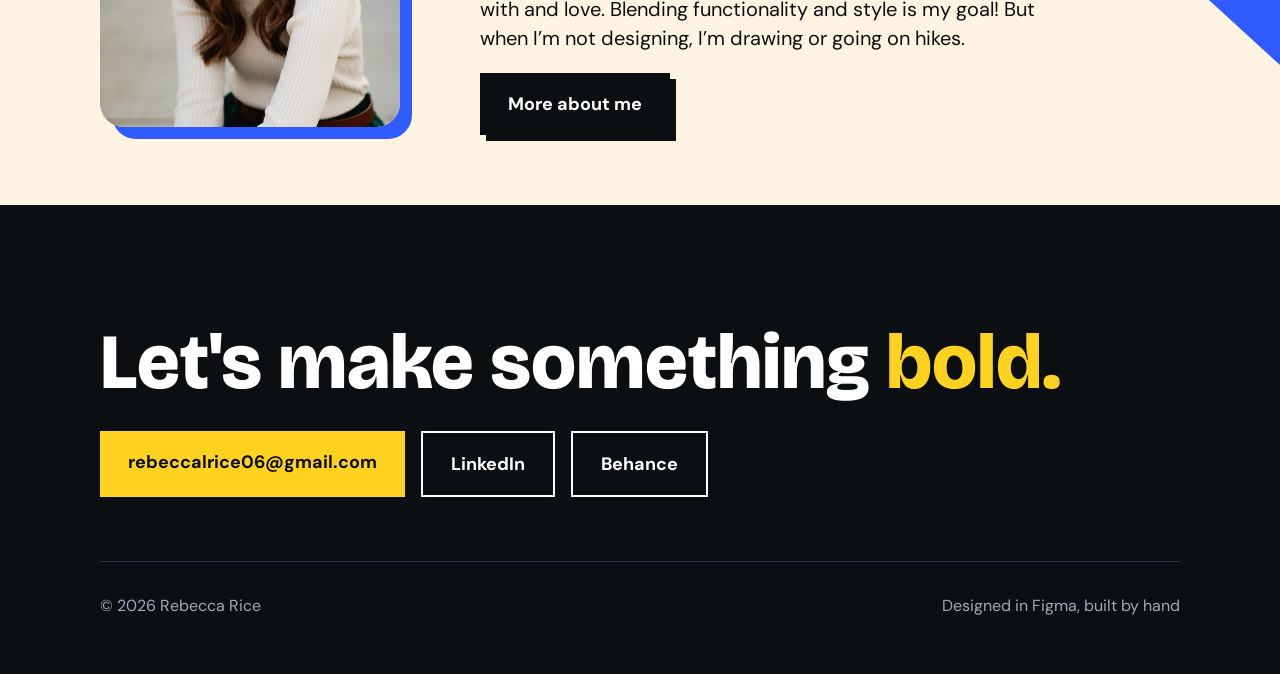
==== commit d31a2ae0: "Add custom favicon (pink R) and Apple touch icon to all pages Co-Authored-By: Claude Sonnet 5.5 <nor" ====
--- a/index.html
+++ b/index.html
@@ -7,6 +7,9 @@
   <meta name="description" content="Rebecca Rice is an Interaction Design student at KU looking for UX/UI internships. Bold color, playful details, and interfaces that feel good to use.">
   <meta property="og:title" content="Rebecca Rice | UX/UI Designer">
   <meta property="og:description" content="Selected UX/UI, data viz and brand work from an Interaction Design student at KU.">
+  <link rel="icon" href="assets/favicon/favicon.svg" type="image/svg+xml">
+  <link rel="icon" href="assets/favicon/favicon-32.png" sizes="32x32" type="image/png">
+  <link rel="apple-touch-icon" href="assets/favicon/apple-touch-icon.png">
   <link rel="preconnect" href="https://fonts.googleapis.com">
   <link rel="preconnect" href="https://fonts.gstatic.com" crossorigin>
   <link href="https://fonts.googleapis.com/css2?family=Bricolage+Grotesque:opsz,wght@12..96,700;12..96,800&family=DM+Sans:ital,opsz,wght@0,9..40,400;0,9..40,500;0,9..40,700;1,9..40,400;1,9..40,500&family=Space+Mono:ital@0;1&display=swap" rel="stylesheet">
--- a/css/styles.css
+++ b/css/styles.css
@@ -225,18 +225,19 @@
   body.has-cursor input, body.has-cursor textarea { cursor: text; }
   .cursor {
     display: block; position: fixed; left: 0; top: 0; z-index: 999; pointer-events: none;
-    width: 18px; height: 18px; margin: -2px 0 0 -2px;
-    background: var(--pink); clip-path: polygon(0 0, 100% 45%, 45% 100%, 40% 55%);
+    width: 24px; height: 24px; margin: -1px 0 0 -1px;
+    /* white arrow with a dark outline: readable on pink, cream and dark backgrounds */
+    background: url("data:image/svg+xml,%3Csvg xmlns='http://www.w3.org/2000/svg' viewBox='0 0 24 24'%3E%3Cpath d='M2 2 L22 11 L11 22 L9.5 13.5 Z' fill='%23fff' stroke='%230c0f12' stroke-width='2' stroke-linejoin='round'/%3E%3C/svg%3E") no-repeat center / contain;
     transition: width .2s ease, height .2s ease;
   }
   .cursor span { display: none; }
   .cursor.is-view {
     width: 72px; height: 72px; margin: -36px 0 0 -36px;
-    background: var(--pink); clip-path: polygon(50% 0, 100% 50%, 50% 100%, 0 50%);
+    background: var(--yellow); clip-path: polygon(50% 0, 100% 50%, 50% 100%, 0 50%);
     display: grid; place-items: center;
   }
   .cursor.is-view span {
-    display: block; font-family: var(--font-mono); font-size: 12px; font-weight: 700; color: #fff;
+    display: block; font-family: var(--font-mono); font-size: 12px; font-weight: 700; color: var(--ink);
   }
 }
 
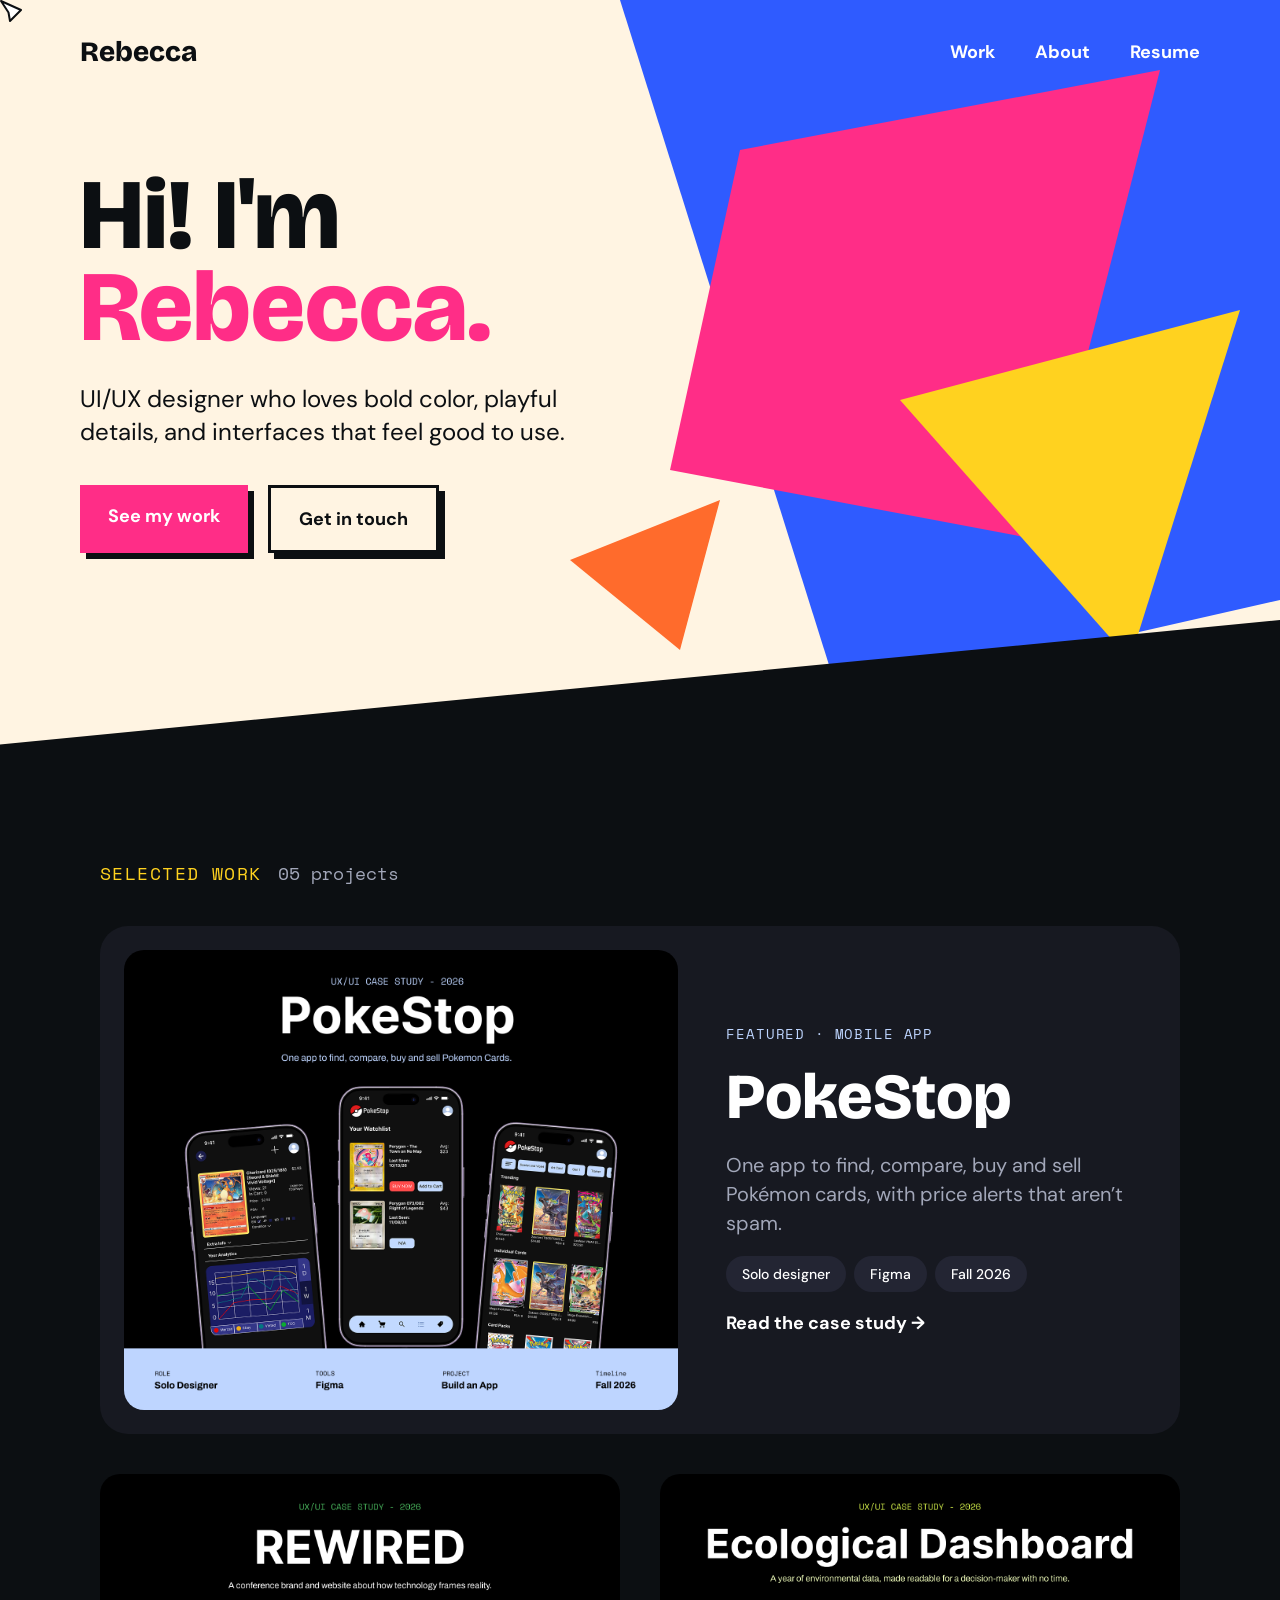
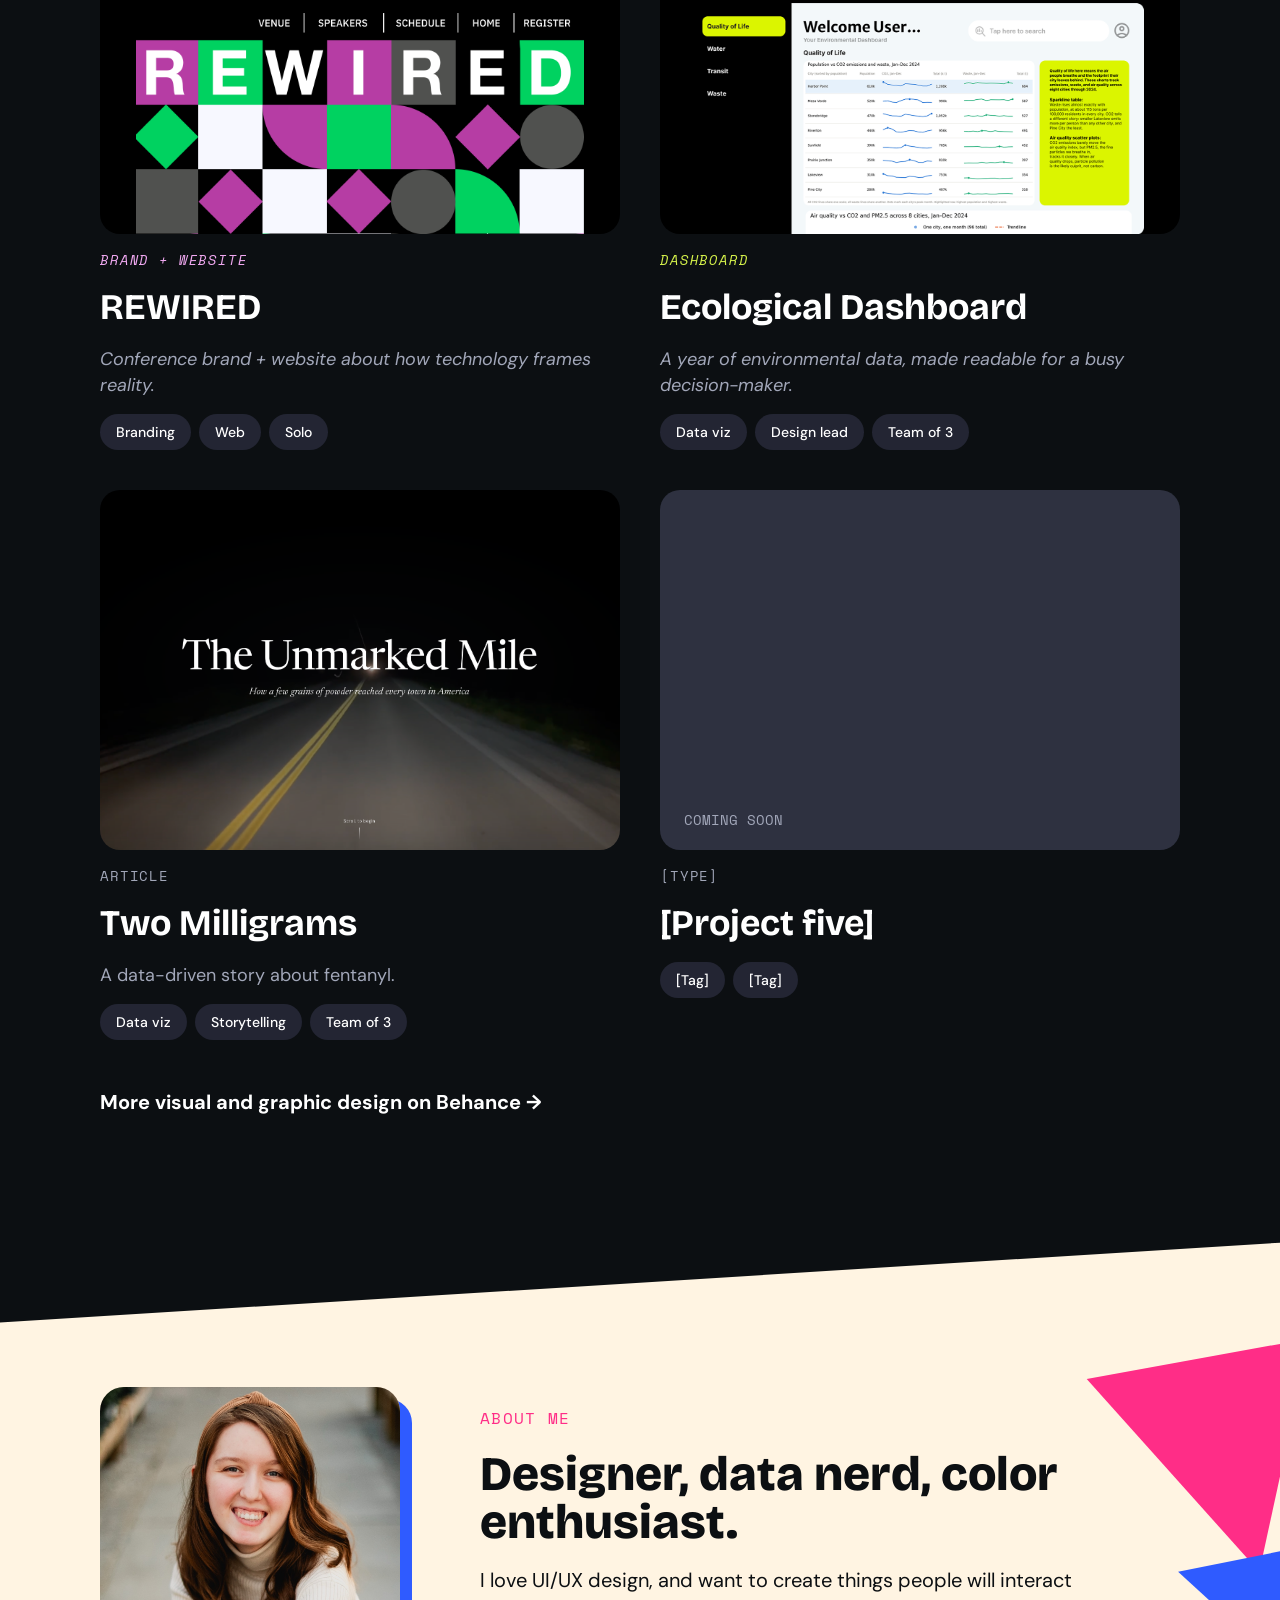
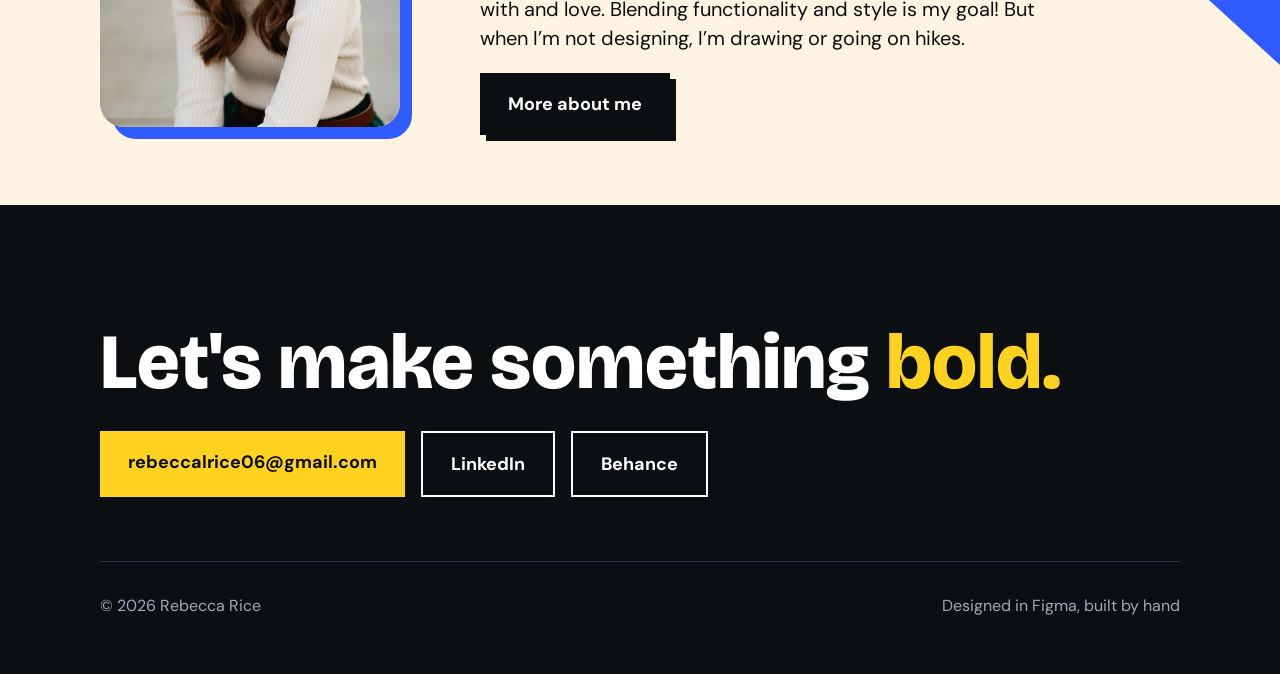
==== commit 08d6461e: "Remove placeholder text, open LinkedIn/Behance links in new tab Co-Authored-By: Claude Sonnet 5.5 <n" ====
--- a/index.html
+++ b/index.html
@@ -86,12 +86,11 @@
         <div class="thumb"><span>COMING SOON</span></div>
         <p class="eyebrow" style="color: var(--muted)">[Type]</p>
         <h3>[Project five]</h3>
-        <p class="desc">Finishing November 12. Swap in the title and one-liner.</p>
         <ul class="tags"><li>[Tag]</li><li>[Tag]</li></ul>
       </div>
     </div>
 
-    <a class="behance" href="https://www.behance.net/rebeccarice12" rel="noopener">More visual and graphic design on Behance →</a>
+    <a class="behance" href="https://www.behance.net/rebeccarice12" target="_blank" rel="noopener noreferrer">More visual and graphic design on Behance →</a>
   </main>
 
   <section class="about-strip" aria-labelledby="about-title">
@@ -112,8 +111,8 @@
       <h2>Let's make something <span>bold.</span></h2>
       <div class="footer__links">
         <a class="btn btn--yellow" href="mailto:rebeccalrice06@gmail.com">rebeccalrice06@gmail.com</a>
-        <a class="btn btn--ghost" href="https://www.linkedin.com/in/rebecca-rice-29888b340/" rel="noopener">LinkedIn</a>
-        <a class="btn btn--ghost" href="https://www.behance.net/rebeccarice12" rel="noopener">Behance</a>
+        <a class="btn btn--ghost" href="https://www.linkedin.com/in/rebecca-rice-29888b340/" target="_blank" rel="noopener noreferrer">LinkedIn</a>
+        <a class="btn btn--ghost" href="https://www.behance.net/rebeccarice12" target="_blank" rel="noopener noreferrer">Behance</a>
       </div>
       <hr>
       <div class="footer__bottom"><span>© 2026 Rebecca Rice</span><span>Designed in Figma, built by hand</span></div>
